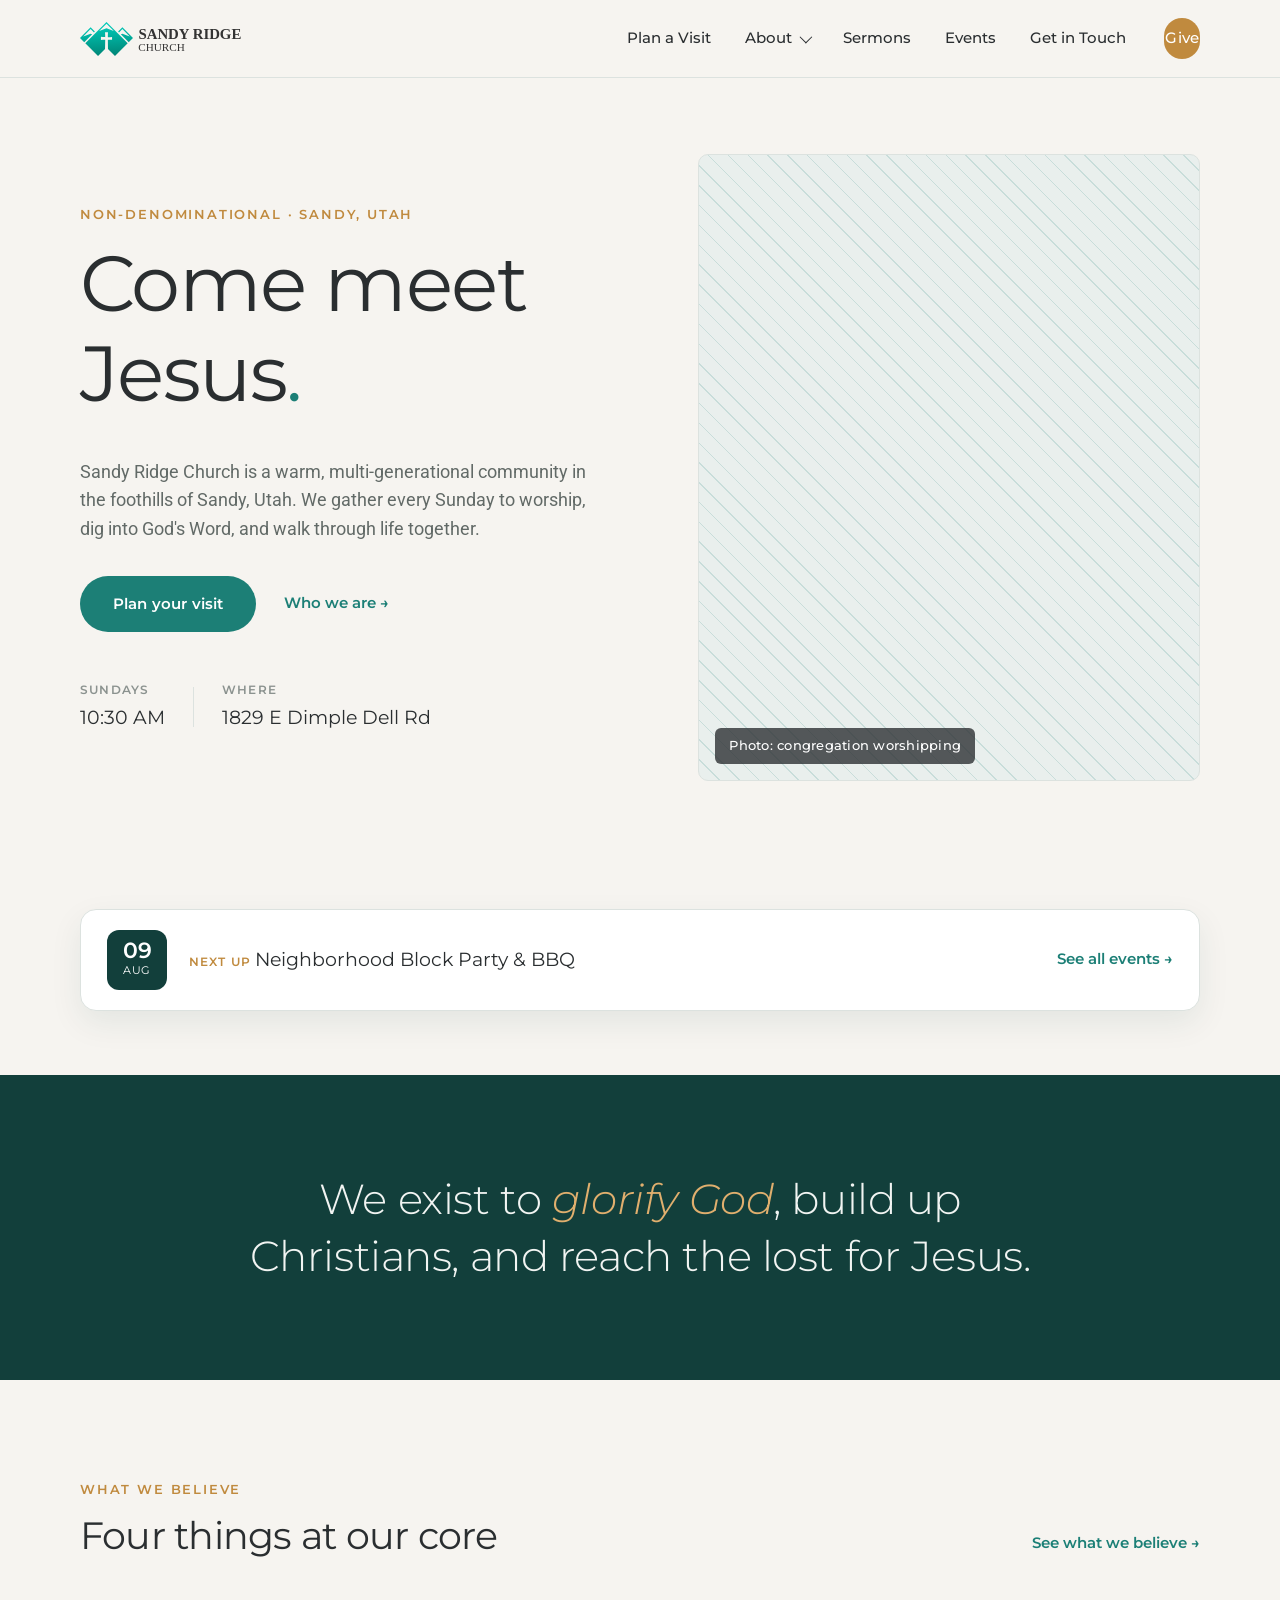
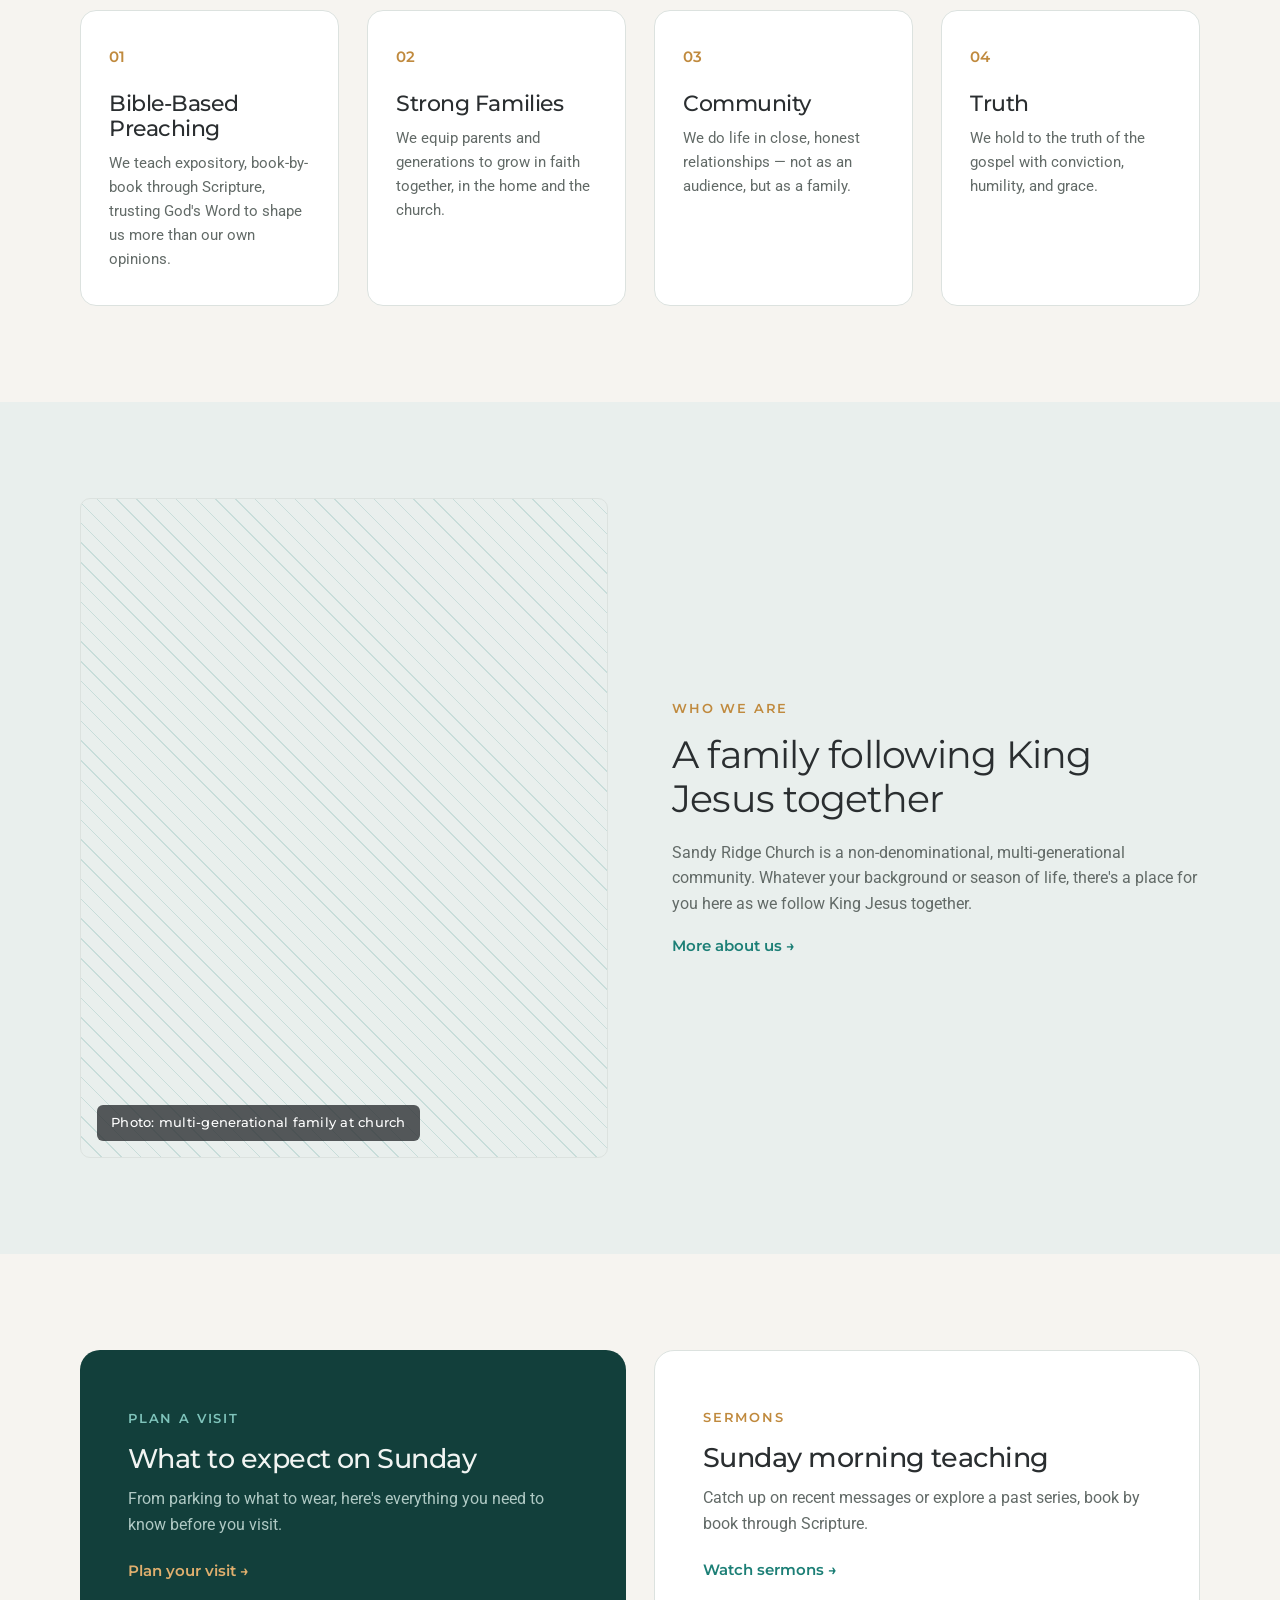
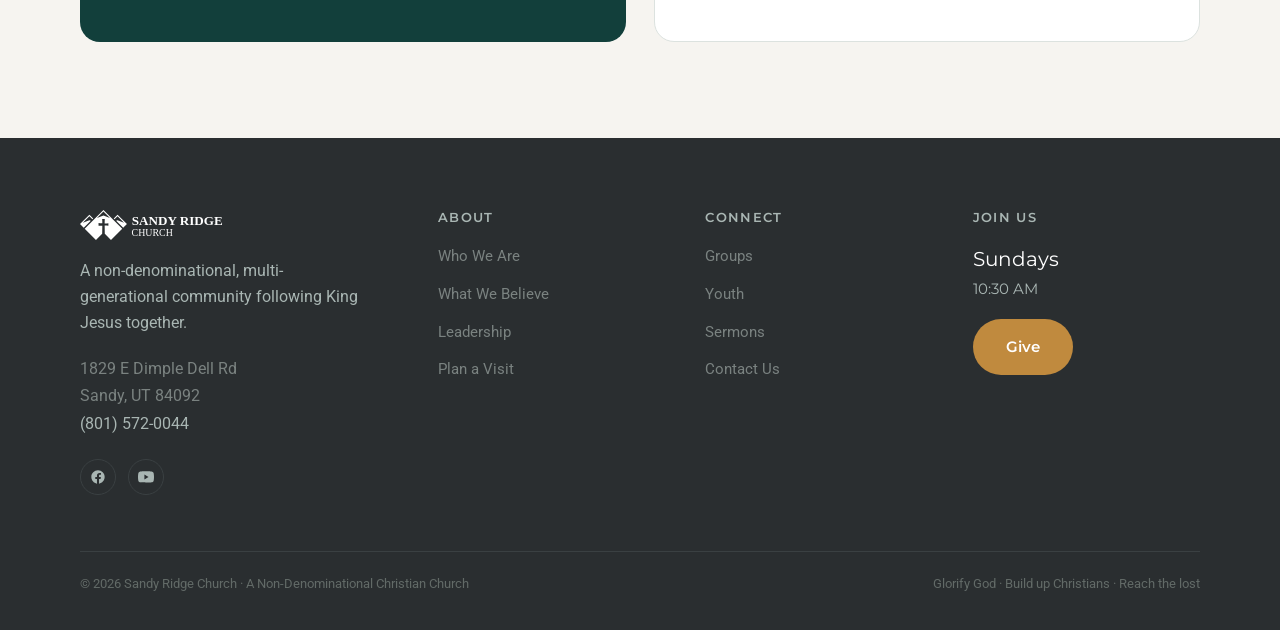
==== index.html @ 1802c891 "Build Sandy Ridge Church static site Non-denominational church site (plain HTML/CSS/JS, GitHub Pages" ====
<!doctype html>
<html lang="en">
<head>
<meta charset="utf-8">
<meta name="viewport" content="width=device-width, initial-scale=1">
<title>Sandy Ridge Church | Non-Denominational Church in Sandy, Utah</title>
<meta name="description" content="Sandy Ridge Church is a non-denominational, multi-generational church in Sandy, Utah. Join us Sundays at 10:30 AM as we glorify God, build up Christians, and reach the lost for Jesus.">
<link rel="stylesheet" href="css/style.css">
<script type="application/ld+json">
{
  "@context": "https://schema.org",
  "@type": "Church",
  "name": "Sandy Ridge Church",
  "url": "https://sandyridgechurch.example/",
  "telephone": "+1-801-572-0044",
  "address": {
    "@type": "PostalAddress",
    "streetAddress": "1829 E Dimple Dell Rd",
    "addressLocality": "Sandy",
    "addressRegion": "UT",
    "postalCode": "84092",
    "addressCountry": "US"
  },
  "openingHoursSpecification": {
    "@type": "OpeningHoursSpecification",
    "dayOfWeek": "Sunday",
    "opens": "10:30"
  }
}
</script>
</head>
<body>

<header class="site-nav">
  <div class="nav-inner">
    <a href="index.html" class="nav-logo"><img src="assets/sandy_ridge_logo_color.svg" alt="Sandy Ridge Church"></a>
    <nav aria-label="Primary navigation">
      <ul class="nav-links" id="nav-links">
        <li><a href="plan-a-visit.html">Plan a Visit</a></li>
        <li class="nav-item--dropdown">
          <a href="about.html">About<span class="nav-caret"></span></a>
          <ul class="nav-dropdown">
            <li><a href="about.html">About Us</a></li>
            <li><a href="beliefs.html">Beliefs</a></li>
            <li><a href="leadership.html">Leadership</a></li>
            <li><a href="groups.html">Groups</a></li>
            <li><a href="youth.html">Youth</a></li>
          </ul>
        </li>
        <li><a href="sermons.html">Sermons</a></li>
        <li><a href="events.html">Events</a></li>
        <li><a href="contact.html">Get in Touch</a></li>
        <li class="nav-give"><a href="give.html" class="btn btn--amber">Give</a></li>
      </ul>
    </nav>
    <button class="nav-toggle" id="nav-toggle" aria-label="Toggle menu" aria-expanded="false" aria-controls="nav-links">
      <span></span><span></span><span></span>
    </button>
  </div>
</header>

<main>

  <section class="hero">
    <div class="container hero-grid">
      <div class="hero-copy">
        <span class="kicker">Non-Denominational · Sandy, Utah</span>
        <h1>Come meet Jesus<span class="accent">.</span></h1>
        <p class="hero-intro">Sandy Ridge Church is a warm, multi-generational community in the foothills of Sandy, Utah. We gather every Sunday to worship, dig into God's Word, and walk through life together.</p>
        <div class="hero-actions">
          <a href="plan-a-visit.html" class="btn btn--primary">Plan your visit</a>
          <a href="about.html" class="btn--text">Who we are →</a>
        </div>
        <div class="hero-stats">
          <div>
            <div class="hero-stat-label">Sundays</div>
            <div class="hero-stat-value">10:30 AM</div>
          </div>
          <div class="hero-stat-divider"></div>
          <div>
            <div class="hero-stat-label">Where</div>
            <div class="hero-stat-value">1829 E Dimple Dell Rd</div>
          </div>
        </div>
      </div>
      <div class="hero-media">
        <div class="photo-placeholder photo-placeholder--4-5"><span>Photo: congregation worshipping</span></div>
      </div>
    </div>
  </section>

  <div class="container">
    <a class="event-teaser" href="events.html">
      <span class="event-teaser-date"><span class="day">09</span><span class="month">Aug</span></span>
      <span class="event-teaser-body">
        <span class="event-teaser-eyebrow">Next up</span>
        <span class="event-teaser-title">Neighborhood Block Party &amp; BBQ</span>
      </span>
      <span class="event-teaser-link">See all events →</span>
    </a>
  </div>

  <section class="mission-band">
    <div class="container">
      <p>We exist to <em>glorify God</em>, build up Christians, and reach the lost for Jesus.</p>
    </div>
  </section>

  <section class="section">
    <div class="container">
      <div class="section-head">
        <div>
          <span class="kicker">What We Believe</span>
          <h2>Four things at our core</h2>
        </div>
        <a href="beliefs.html" class="btn--text">See what we believe →</a>
      </div>
      <div class="value-grid">
        <div class="value-card">
          <div class="value-number">01</div>
          <h3>Bible-Based Preaching</h3>
          <p>We teach expository, book-by-book through Scripture, trusting God's Word to shape us more than our own opinions.</p>
        </div>
        <div class="value-card">
          <div class="value-number">02</div>
          <h3>Strong Families</h3>
          <p>We equip parents and generations to grow in faith together, in the home and the church.</p>
        </div>
        <div class="value-card">
          <div class="value-number">03</div>
          <h3>Community</h3>
          <p>We do life in close, honest relationships — not as an audience, but as a family.</p>
        </div>
        <div class="value-card">
          <div class="value-number">04</div>
          <h3>Truth</h3>
          <p>We hold to the truth of the gospel with conviction, humility, and grace.</p>
        </div>
      </div>
    </div>
  </section>

  <section class="section section--alt">
    <div class="container split">
      <div class="photo-placeholder photo-placeholder--4-5"><span>Photo: multi-generational family at church</span></div>
      <div class="split-copy">
        <span class="kicker">Who We Are</span>
        <h2>A family following King Jesus together</h2>
        <p>Sandy Ridge Church is a non-denominational, multi-generational community. Whatever your background or season of life, there's a place for you here as we follow King Jesus together.</p>
        <a href="about.html" class="btn--text">More about us →</a>
      </div>
    </div>
  </section>

  <section class="section">
    <div class="container link-cards">
      <a href="plan-a-visit.html" class="link-card link-card--dark">
        <span class="kicker kicker--on-dark">Plan a Visit</span>
        <h3>What to expect on Sunday</h3>
        <p>From parking to what to wear, here's everything you need to know before you visit.</p>
        <span class="btn--text on-dark">Plan your visit →</span>
      </a>
      <a href="sermons.html" class="link-card link-card--light">
        <span class="kicker">Sermons</span>
        <h3>Sunday morning teaching</h3>
        <p>Catch up on recent messages or explore a past series, book by book through Scripture.</p>
        <span class="btn--text">Watch sermons →</span>
      </a>
    </div>
  </section>

</main>

<footer class="site-footer">
  <div class="container">
    <div class="footer-grid">
      <div class="footer-brand">
        <a href="index.html" class="footer-logo"><img src="assets/sandy_ridge_logo_white.svg" alt="Sandy Ridge Church"></a>
        <p class="footer-tagline">A non-denominational, multi-generational community following King Jesus together.</p>
        <address class="footer-address">
          1829 E Dimple Dell Rd<br>
          Sandy, UT 84092<br>
          <a href="tel:+18015720044">(801) 572-0044</a>
        </address>
        <div class="footer-social">
          <a href="https://www.facebook.com/SandyRidgeCommunityChurch" target="_blank" rel="noopener" aria-label="Sandy Ridge Church on Facebook">
            <svg viewBox="0 0 24 24" aria-hidden="true"><path d="M22 12.06C22 6.48 17.52 2 12 2S2 6.48 2 12.06c0 5 3.66 9.15 8.44 9.94v-7.03H7.9v-2.91h2.54V9.85c0-2.51 1.49-3.89 3.77-3.89 1.09 0 2.23.2 2.23.2v2.46h-1.26c-1.24 0-1.63.77-1.63 1.56v1.88h2.78l-.44 2.91h-2.34V22c4.78-.79 8.44-4.94 8.44-9.94z"/></svg>
          </a>
          <a href="https://www.youtube.com/@sandyridgechurch" target="_blank" rel="noopener" aria-label="Sandy Ridge Church on YouTube">
            <svg viewBox="0 0 24 24" aria-hidden="true"><path d="M23.5 6.2a3.02 3.02 0 0 0-2.12-2.14C19.5 3.5 12 3.5 12 3.5s-7.5 0-9.38.56A3.02 3.02 0 0 0 .5 6.2 31.6 31.6 0 0 0 0 12a31.6 31.6 0 0 0 .5 5.8 3.02 3.02 0 0 0 2.12 2.14C4.5 20.5 12 20.5 12 20.5s7.5 0 9.38-.56a3.02 3.02 0 0 0 2.12-2.14A31.6 31.6 0 0 0 24 12a31.6 31.6 0 0 0-.5-5.8zM9.6 15.6V8.4L15.8 12z"/></svg>
          </a>
        </div>
      </div>
      <div class="footer-col">
        <h4>About</h4>
        <ul>
          <li><a href="about.html">Who We Are</a></li>
          <li><a href="beliefs.html">What We Believe</a></li>
          <li><a href="leadership.html">Leadership</a></li>
          <li><a href="plan-a-visit.html">Plan a Visit</a></li>
        </ul>
      </div>
      <div class="footer-col">
        <h4>Connect</h4>
        <ul>
          <li><a href="groups.html">Groups</a></li>
          <li><a href="youth.html">Youth</a></li>
          <li><a href="sermons.html">Sermons</a></li>
          <li><a href="contact.html">Contact Us</a></li>
        </ul>
      </div>
      <div class="footer-col footer-join">
        <h4>Join Us</h4>
        <p><strong>Sundays</strong>10:30 AM</p>
        <a href="give.html" class="btn btn--amber">Give</a>
      </div>
    </div>
    <div class="footer-bottom">
      <p>© 2026 Sandy Ridge Church · A Non-Denominational Christian Church</p>
      <p>Glorify God · Build up Christians · Reach the lost</p>
    </div>
  </div>
</footer>

<script src="js/nav.js"></script>
</body>
</html>
---- css/style.css ----
/* =========================================================
   Sandy Ridge Church — shared stylesheet
   ========================================================= */

@import url('https://fonts.googleapis.com/css2?family=Montserrat:ital,wght@0,300;0,400;0,500;0,600;0,700;1,400;1,500&family=Roboto:wght@300;400;500;700&display=swap');

/* ---------- Design tokens ---------- */
:root{
  --teal:#1C7F76;
  --teal-deep:#123F3B;
  --teal-hover:#155E58;
  --charcoal:#2A2E30;
  --amber:#C08A3E;
  --amber-hover:#A8752F;

  --bg:#F6F4F0;
  --bg-alt:#E9EFED;
  --card:#FFFFFF;
  --border:#DCE2DF;

  --text:#2A2E30;
  --text-muted:#4E5654;
  --text-body:#626A67;
  --text-label:#8B928F;

  --on-dark-heading:#F1F4F2;
  --on-dark-body:#AFC9C4;
  --on-dark-kicker:#7FC4BB;
  --on-dark-highlight:#E0AF6E;

  --footer-bg:#2A2E30;
  --footer-text:#A9B6B3;
  --footer-border:#3A4042;
  --footer-muted:#7A8280;

  --font-head:'Montserrat', Arial, sans-serif;
  --font-body:'Roboto', Arial, sans-serif;

  --container-max:1200px;
  --container-prose-max:760px;
  --radius:10px;
  --radius-pill:999px;
  --shadow-card:0 12px 32px rgba(18,63,59,0.08);
  --nav-height:78px;

  font-size:16px;
}

/* ---------- Reset ---------- */
*,*::before,*::after{box-sizing:border-box}
html{scroll-behavior:smooth}
body{
  margin:0;
  background:var(--bg);
  color:var(--text);
  font-family:var(--font-body);
  font-weight:400;
  line-height:1.6;
  -webkit-font-smoothing:antialiased;
}
img{max-width:100%;display:block}
a{color:inherit;text-decoration:none}
ul{margin:0;padding:0;list-style:none}
button{font-family:inherit;cursor:pointer}
input,textarea,select{font-family:inherit}

h1,h2,h3,h4{
  font-family:var(--font-head);
  font-weight:400;
  letter-spacing:-0.02em;
  color:var(--text);
  margin:0 0 0.5em;
  line-height:1.15;
}
h1{font-size:52px}
h2{font-size:38px}
h3{font-size:22px;font-weight:500}
h4{font-size:17px;font-weight:600}
p{margin:0 0 1em;color:var(--text-body)}

.container{
  max-width:var(--container-max);
  margin:0 auto;
  padding:0 40px;
}
.container--prose{
  max-width:var(--container-prose-max);
  margin:0 auto;
  padding:0 40px;
}

/* ---------- Kicker ---------- */
.kicker{
  display:inline-block;
  font-family:var(--font-head);
  font-size:13px;
  font-weight:600;
  letter-spacing:0.14em;
  text-transform:uppercase;
  color:var(--amber);
  margin-bottom:14px;
}
.kicker--on-dark{color:var(--on-dark-kicker)}

/* ---------- Buttons ---------- */
.btn{
  display:inline-flex;
  align-items:center;
  justify-content:center;
  gap:8px;
  padding:15px 32px;
  border-radius:var(--radius-pill);
  font-family:var(--font-head);
  font-size:15px;
  font-weight:600;
  letter-spacing:0.01em;
  border:1px solid transparent;
  transition:background-color .2s ease, color .2s ease, border-color .2s ease, transform .2s ease;
}
.btn--primary{background:var(--teal);color:#fff}
.btn--primary:hover{background:var(--teal-hover)}
.btn--amber{background:var(--amber);color:#fff}
.btn--amber:hover{background:var(--amber-hover)}
.btn--outline{background:transparent;color:var(--text);border-color:var(--border)}
.btn--outline:hover{border-color:var(--teal);color:var(--teal)}
.btn--outline-dark{background:transparent;color:var(--on-dark-heading);border-color:rgba(241,244,242,0.35)}
.btn--outline-dark:hover{border-color:var(--on-dark-heading)}
.btn--text{
  display:inline-flex;
  align-items:center;
  gap:6px;
  font-family:var(--font-head);
  font-weight:600;
  font-size:15px;
  color:var(--teal);
  border-bottom:1px solid transparent;
  padding:2px 0;
  border-radius:0;
}
.btn--text:hover{border-color:var(--teal)}
.btn--text.on-dark{color:var(--on-dark-highlight)}
.btn--text.on-dark:hover{border-color:var(--on-dark-highlight)}

/* ---------- Nav ---------- */
.site-nav{
  position:sticky;
  top:0;
  z-index:100;
  height:var(--nav-height);
  display:flex;
  align-items:center;
  background:rgba(246,244,240,0.86);
  backdrop-filter:blur(10px);
  -webkit-backdrop-filter:blur(10px);
  border-bottom:1px solid var(--border);
}
.nav-inner{
  width:100%;
  max-width:var(--container-max);
  margin:0 auto;
  padding:0 40px;
  display:flex;
  align-items:center;
  justify-content:space-between;
  gap:24px;
}
.nav-logo{display:flex;align-items:center;flex-shrink:0}
.nav-logo img{height:34px;width:auto}

.nav-links{
  display:flex;
  align-items:center;
  gap:34px;
}
.nav-links > li{position:relative}
.nav-links > li > a{
  display:inline-flex;
  align-items:center;
  gap:6px;
  font-family:var(--font-head);
  font-size:14.5px;
  font-weight:500;
  color:var(--text);
  padding:8px 0;
  position:relative;
}
.nav-links > li > a::after{
  content:'';
  position:absolute;
  left:0;right:100%;
  bottom:0;
  height:2px;
  background:var(--teal);
  transition:right .2s ease;
}
.nav-links > li > a:hover::after,
.nav-links > li > a.active::after{right:0}
.nav-links > li > a.active{color:var(--teal)}

.nav-caret{
  width:9px;height:9px;
  border-right:1.5px solid currentColor;
  border-bottom:1.5px solid currentColor;
  transform:rotate(45deg) translateY(-2px);
  margin-left:2px;
}

.nav-dropdown{
  position:absolute;
  top:100%;
  left:0;
  min-width:200px;
  background:var(--card);
  border:1px solid var(--border);
  border-radius:12px;
  box-shadow:var(--shadow-card);
  padding:10px;
  margin-top:10px;
  opacity:0;
  visibility:hidden;
  transform:translateY(6px);
  transition:opacity .18s ease, transform .18s ease, visibility .18s ease;
}
.nav-item--dropdown:hover .nav-dropdown,
.nav-item--dropdown:focus-within .nav-dropdown{
  opacity:1;
  visibility:visible;
  transform:translateY(0);
}
.nav-dropdown li a{
  display:block;
  padding:10px 12px;
  border-radius:8px;
  font-family:var(--font-head);
  font-size:14px;
  font-weight:500;
  color:var(--text-muted);
}
.nav-dropdown li a:hover{background:var(--bg-alt);color:var(--teal)}

.nav-give{margin-left:4px}
.nav-give .btn--amber{color:#fff}

.nav-toggle{
  display:none;
  width:30px;height:22px;
  position:relative;
  background:none;
  border:none;
  padding:0;
  flex-shrink:0;
}
.nav-toggle span{
  position:absolute;
  left:0;
  width:100%;
  height:2px;
  background:var(--charcoal);
  border-radius:2px;
  transition:transform .25s ease, opacity .25s ease, top .25s ease;
}
.nav-toggle span:nth-child(1){top:0}
.nav-toggle span:nth-child(2){top:10px}
.nav-toggle span:nth-child(3){top:20px}

body.nav-open .nav-toggle span:nth-child(1){top:10px;transform:rotate(45deg)}
body.nav-open .nav-toggle span:nth-child(2){opacity:0}
body.nav-open .nav-toggle span:nth-child(3){top:10px;transform:rotate(-45deg)}

/* ---------- Footer ---------- */
.site-footer{
  background:var(--footer-bg);
  color:var(--footer-text);
  padding:72px 0 0;
}
.footer-grid{
  display:grid;
  grid-template-columns:1.4fr 1fr 1fr 1fr;
  gap:40px;
  padding-bottom:56px;
}
.footer-logo img{height:30px;margin-bottom:18px}
.footer-tagline{color:var(--footer-text);max-width:280px;margin-bottom:20px}
.footer-address{
  font-style:normal;
  color:var(--footer-muted);
  margin-bottom:22px;
  line-height:1.7;
}
.footer-address a{color:var(--footer-text)}
.footer-social{display:flex;gap:12px}
.footer-social a{
  width:36px;height:36px;
  display:flex;align-items:center;justify-content:center;
  border:1px solid var(--footer-border);
  border-radius:50%;
  color:var(--footer-text);
  transition:background-color .2s ease, border-color .2s ease;
}
.footer-social a:hover{background:var(--teal);border-color:var(--teal);color:#fff}
.footer-social svg{width:16px;height:16px;fill:currentColor}

.footer-col h4{
  font-family:var(--font-head);
  font-size:13px;
  font-weight:600;
  letter-spacing:0.1em;
  text-transform:uppercase;
  color:var(--footer-text);
  margin-bottom:18px;
}
.footer-col ul li{margin-bottom:12px}
.footer-col ul li a{color:var(--footer-muted);font-size:14.5px;transition:color .2s ease}
.footer-col ul li a:hover{color:#fff}

.footer-join p{color:var(--footer-text);margin-bottom:18px;font-family:var(--font-head);font-size:15px}
.footer-join p strong{display:block;color:#fff;font-size:20px;font-weight:400;margin-bottom:2px}

.footer-bottom{
  border-top:1px solid var(--footer-border);
  padding:22px 0;
  display:flex;
  align-items:center;
  justify-content:space-between;
  gap:16px;
  flex-wrap:wrap;
  font-size:13px;
  color:var(--footer-muted);
}

/* ---------- Photo placeholders ---------- */
.photo-placeholder{
  position:relative;
  width:100%;
  border-radius:var(--radius);
  overflow:hidden;
  background-color:var(--bg-alt);
  background-image:repeating-linear-gradient(
    45deg,
    rgba(28,127,118,0.16) 0,
    rgba(28,127,118,0.16) 1px,
    transparent 1px,
    transparent 14px
  );
  border:1px solid var(--border);
  display:flex;
  align-items:flex-end;
  min-height:220px;
}
.photo-placeholder span{
  display:block;
  margin:16px;
  padding:8px 14px;
  background:rgba(42,46,48,0.78);
  color:#fff;
  font-family:var(--font-head);
  font-size:12.5px;
  font-weight:500;
  letter-spacing:0.02em;
  border-radius:6px;
}
.photo-placeholder--4-5{aspect-ratio:4/5}
.photo-placeholder--16-9{aspect-ratio:16/9}
.photo-placeholder--1-1{aspect-ratio:1/1}
.photo-placeholder--3-4{aspect-ratio:3/4}

/* ---------- Hero (home) ---------- */
.hero{padding:76px 0 88px}
.hero-grid{
  display:grid;
  grid-template-columns:1.05fr .95fr;
  gap:64px;
  align-items:center;
}
.hero h1{font-size:78px;font-weight:400}
.hero h1 .accent{color:var(--teal)}
.hero-intro{font-size:18px;max-width:520px}
.hero-actions{display:flex;align-items:center;gap:28px;flex-wrap:wrap;margin:32px 0 48px}
.hero-stats{display:flex;align-items:center;gap:28px;flex-wrap:wrap}
.hero-stat-label{
  font-family:var(--font-head);
  font-size:12px;
  font-weight:600;
  letter-spacing:0.1em;
  text-transform:uppercase;
  color:var(--text-label);
  margin-bottom:4px;
}
.hero-stat-value{font-family:var(--font-head);font-size:19px;color:var(--text)}
.hero-stat-divider{width:1px;height:40px;background:var(--border)}

/* ---------- Event teaser ---------- */
.event-teaser{
  display:flex;
  align-items:center;
  gap:22px;
  background:var(--card);
  border:1px solid var(--border);
  border-radius:16px;
  padding:20px 26px;
  margin:40px 0 64px;
  box-shadow:var(--shadow-card);
  transition:transform .2s ease, box-shadow .2s ease;
}
.event-teaser:hover{transform:translateY(-2px)}
.event-teaser-date{
  flex-shrink:0;
  width:60px;height:60px;
  border-radius:12px;
  background:var(--teal-deep);
  color:#fff;
  display:flex;
  flex-direction:column;
  align-items:center;
  justify-content:center;
  font-family:var(--font-head);
}
.event-teaser-date .day{font-size:22px;font-weight:600;line-height:1}
.event-teaser-date .month{font-size:11px;letter-spacing:0.08em;text-transform:uppercase}
.event-teaser-body{flex:1}
.event-teaser-eyebrow{
  font-family:var(--font-head);
  font-size:11.5px;
  font-weight:600;
  letter-spacing:0.1em;
  text-transform:uppercase;
  color:var(--amber);
  margin-bottom:4px;
}
.event-teaser-title{font-family:var(--font-head);font-size:19px;color:var(--text)}
.event-teaser-link{flex-shrink:0;font-family:var(--font-head);font-weight:600;color:var(--teal);font-size:14.5px;white-space:nowrap}

/* ---------- Mission band ---------- */
.mission-band{background:var(--teal-deep);padding:96px 0}
.mission-band p{
  max-width:820px;
  margin:0 auto;
  text-align:center;
  font-family:var(--font-head);
  font-size:42px;
  font-weight:300;
  line-height:1.35;
  letter-spacing:-0.01em;
  color:var(--on-dark-heading);
}
.mission-band em{
  color:var(--on-dark-highlight);
  font-style:italic;
}

/* ---------- Section headers ---------- */
.section{padding:96px 0}
.section--alt{background:var(--bg-alt)}
.section-head{
  display:flex;
  align-items:flex-end;
  justify-content:space-between;
  gap:24px;
  margin-bottom:52px;
  flex-wrap:wrap;
}
.section-head h2{margin-bottom:0}

/* ---------- Core values grid ---------- */
.value-grid{
  display:grid;
  grid-template-columns:repeat(4,1fr);
  gap:28px;
}
.value-card{
  background:var(--card);
  border:1px solid var(--border);
  border-radius:16px;
  padding:34px 28px;
}
.value-number{
  font-family:var(--font-head);
  font-size:15px;
  font-weight:600;
  color:var(--amber);
  margin-bottom:22px;
}
.value-card h3{margin-bottom:10px}
.value-card p{margin-bottom:0;font-size:15px}

/* ---------- Two-column feature ---------- */
.split{
  display:grid;
  grid-template-columns:1fr 1fr;
  gap:64px;
  align-items:center;
}
.split-copy p{font-size:16px}

/* ---------- Big link cards ---------- */
.link-cards{
  display:grid;
  grid-template-columns:1fr 1fr;
  gap:28px;
}
.link-card{
  border-radius:20px;
  padding:56px 48px;
  min-height:260px;
  display:flex;
  flex-direction:column;
  justify-content:flex-end;
  transition:transform .2s ease;
}
.link-card:hover{transform:translateY(-3px)}
.link-card--dark{background:var(--teal-deep);color:var(--on-dark-heading)}
.link-card--dark h3{color:var(--on-dark-heading)}
.link-card--dark p{color:var(--on-dark-body)}
.link-card--light{background:var(--card);border:1px solid var(--border)}
.link-card .kicker{margin-bottom:14px}
.link-card h3{font-size:27px;margin-bottom:12px}
.link-card p{margin-bottom:20px}

/* ---------- Page header (interior pages) ---------- */
.page-header{padding:64px 0 56px}
.page-header h1{font-size:54px}
.page-header .lede{font-size:18px;max-width:640px;margin-top:8px}

/* ---------- Prose ---------- */
.prose h2{font-size:30px;margin-top:1.6em}
.prose h2:first-child{margin-top:0}
.prose h3{margin-top:1.4em}
.prose p{font-size:16px}
.prose ul{margin:0 0 1.2em;padding-left:1.2em;list-style:disc}
.prose ul li{margin-bottom:0.5em;color:var(--text-body)}

/* ---------- Info cards / rows ---------- */
.info-grid{
  display:grid;
  grid-template-columns:repeat(2,1fr);
  gap:24px;
}
.info-card{
  background:var(--card);
  border:1px solid var(--border);
  border-radius:14px;
  padding:28px;
}
.info-card h3{margin-bottom:8px;font-size:19px}
.info-card p{margin-bottom:0;font-size:15px}

/* ---------- Staff / leadership grid ---------- */
.staff-grid{
  display:grid;
  grid-template-columns:repeat(3,1fr);
  gap:32px;
}
.staff-card h3{margin:18px 0 2px;font-size:19px}
.staff-role{
  font-family:var(--font-head);
  font-size:12.5px;
  font-weight:600;
  letter-spacing:0.06em;
  text-transform:uppercase;
  color:var(--amber);
  margin-bottom:10px;
}
.staff-card p{font-size:14.5px}

/* ---------- Sermons ---------- */
.filter-bar{
  display:flex;
  gap:16px;
  flex-wrap:wrap;
  margin-bottom:44px;
  padding:20px;
  background:var(--card);
  border:1px solid var(--border);
  border-radius:14px;
}
.filter-field{display:flex;flex-direction:column;gap:6px;flex:1;min-width:180px}
.filter-field label{
  font-family:var(--font-head);
  font-size:11.5px;
  font-weight:600;
  letter-spacing:0.08em;
  text-transform:uppercase;
  color:var(--text-label);
}
.sermon-select{
  appearance:none;
  -webkit-appearance:none;
  border:1px solid var(--border);
  background:var(--bg) url("data:image/svg+xml,%3Csvg xmlns='http://www.w3.org/2000/svg' width='10' height='6'%3E%3Cpath d='M0 0l5 6 5-6z' fill='%234E5654'/%3E%3C/svg%3E") right 14px center no-repeat;
  border-radius:8px;
  padding:11px 34px 11px 14px;
  font-size:14.5px;
  color:var(--text);
  font-family:var(--font-body);
}

.sermon-list{display:flex;flex-direction:column;gap:16px}
.sermon-row{
  display:flex;
  align-items:center;
  gap:22px;
  background:var(--card);
  border:1px solid var(--border);
  border-radius:14px;
  padding:20px 24px;
  transition:box-shadow .2s ease, transform .2s ease;
}
.sermon-row:hover{box-shadow:var(--shadow-card);transform:translateY(-2px)}
.sermon-date{
  flex-shrink:0;
  width:64px;height:64px;
  border-radius:10px;
  background:var(--bg-alt);
  display:flex;
  flex-direction:column;
  align-items:center;
  justify-content:center;
  font-family:var(--font-head);
}
.sermon-date .day{font-size:20px;font-weight:600;color:var(--text)}
.sermon-date .month{font-size:10.5px;letter-spacing:0.06em;text-transform:uppercase;color:var(--text-label)}
.sermon-body{flex:1;min-width:0}
.sermon-title{font-family:var(--font-head);font-size:18px;color:var(--text);margin-bottom:4px}
.sermon-meta{font-size:13.5px;color:var(--text-label)}
.sermon-tag{
  display:inline-block;
  margin-top:8px;
  padding:3px 10px;
  border-radius:999px;
  background:var(--bg-alt);
  color:var(--teal);
  font-family:var(--font-head);
  font-size:11.5px;
  font-weight:600;
  letter-spacing:0.04em;
}
.sermon-watch{flex-shrink:0;font-family:var(--font-head);font-weight:600;font-size:14.5px;color:var(--teal);white-space:nowrap}
.sermon-note{
  text-align:center;
  padding:40px 20px;
  color:var(--text-label);
  font-family:var(--font-head);
  font-size:15px;
}

/* ---------- Events ---------- */
.event-row{
  display:flex;
  align-items:center;
  gap:22px;
  background:var(--card);
  border:1px solid var(--border);
  border-radius:14px;
  padding:22px 26px;
}
.event-row + .event-row{margin-top:16px}
.event-row-body{flex:1}
.event-row-title{font-family:var(--font-head);font-size:19px;margin-bottom:4px}
.event-row-meta{font-size:14px;color:var(--text-label)}
.cc-callout{
  margin-top:56px;
  background:var(--teal-deep);
  border-radius:18px;
  padding:48px;
  text-align:center;
}
.cc-callout h2{color:var(--on-dark-heading);font-size:30px}
.cc-callout p{color:var(--on-dark-body);max-width:520px;margin:0 auto 24px}

/* ---------- Give ---------- */
.give-hero{
  background:var(--teal-deep);
  border-radius:20px;
  padding:64px 48px;
  text-align:center;
}
.give-hero h1{color:var(--on-dark-heading)}
.give-hero p{color:var(--on-dark-body);max-width:560px;margin:0 auto 28px}
.give-reasons{
  display:grid;
  grid-template-columns:repeat(3,1fr);
  gap:24px;
  margin-top:56px;
}

/* ---------- Contact / form ---------- */
.contact-grid{
  display:grid;
  grid-template-columns:.85fr 1.15fr;
  gap:56px;
  align-items:start;
}
.contact-list{display:flex;flex-direction:column;gap:22px;margin-bottom:28px}
.contact-list-item h4{margin-bottom:4px}
.contact-list-item p{margin-bottom:0}
.contact-form{
  background:var(--card);
  border:1px solid var(--border);
  border-radius:16px;
  padding:36px;
}
.form-field{margin-bottom:20px}
.form-field label{
  display:block;
  font-family:var(--font-head);
  font-size:12.5px;
  font-weight:600;
  letter-spacing:0.06em;
  text-transform:uppercase;
  color:var(--text-label);
  margin-bottom:8px;
}
.form-input{
  width:100%;
  border:1px solid var(--border);
  border-radius:8px;
  padding:13px 14px;
  font-size:15px;
  color:var(--text);
  background:var(--bg);
}
.form-input:focus{outline:2px solid var(--teal);outline-offset:1px}
textarea.form-input{resize:vertical;min-height:130px}
.form-submit{
  border:none;
  background:var(--teal);
  color:#fff;
  font-family:var(--font-head);
  font-weight:600;
  font-size:15px;
  padding:15px 34px;
  border-radius:var(--radius-pill);
  transition:background-color .2s ease;
}
.form-submit:hover{background:var(--teal-hover)}

/* ---------- 404 ---------- */
.not-found{
  padding:120px 0;
  text-align:center;
}
.not-found .kicker{margin-bottom:18px}
.not-found h1{font-size:64px}
.not-found p{max-width:440px;margin:0 auto 32px;font-size:17px}
.not-found-actions{display:flex;gap:18px;justify-content:center;flex-wrap:wrap}

/* ---------- Map placeholder ---------- */
.map-placeholder{
  height:280px;
  border-radius:14px;
  background-color:var(--bg-alt);
  background-image:repeating-linear-gradient(
    45deg,
    rgba(28,127,118,0.16) 0,
    rgba(28,127,118,0.16) 1px,
    transparent 1px,
    transparent 14px
  );
  border:1px solid var(--border);
  display:flex;
  align-items:center;
  justify-content:center;
  color:var(--text-label);
  font-family:var(--font-head);
  font-size:14px;
}

/* =========================================================
   Responsive
   ========================================================= */

@media (max-width:1080px){
  .nav-links{
    position:fixed;
    top:var(--nav-height);
    left:0;right:0;bottom:0;
    background:var(--bg);
    flex-direction:column;
    align-items:flex-start;
    gap:0;
    padding:14px 40px 40px;
    overflow-y:auto;
    transform:translateX(100%);
    transition:transform .25s ease;
  }
  body.nav-open .nav-links{transform:translateX(0)}
  .nav-links > li{width:100%}
  .nav-links > li > a{
    width:100%;
    padding:16px 0;
    border-bottom:1px solid var(--border);
    justify-content:space-between;
  }
  .nav-links > li > a::after{display:none}
  .nav-dropdown{
    position:static;
    opacity:1;visibility:visible;transform:none;
    display:none;
    box-shadow:none;
    border:none;
    border-radius:0;
    margin:0 0 0 16px;
    padding:0;
    background:transparent;
  }
  .nav-item--dropdown.open .nav-dropdown{display:block}
  .nav-dropdown li a{padding:14px 0;border-bottom:1px solid var(--border)}
  .nav-give{margin-left:0;margin-top:20px}
  .nav-toggle{display:block}
}

@media (max-width:1040px){
  .value-grid,.staff-grid,.give-reasons{grid-template-columns:repeat(2,1fr)}
}

@media (max-width:900px){
  .footer-grid{grid-template-columns:1fr 1fr}
}

@media (max-width:820px){
  .hero-grid,.split,.link-cards,.contact-grid,.info-grid{grid-template-columns:1fr}
  .hero-grid{gap:40px}
  .split{gap:32px}
}

@media (max-width:720px){
  .container,.container--prose{padding:0 22px}
  .nav-inner{padding:0 22px}
  h1{font-size:38px}
  h2{font-size:28px}
  .hero h1{font-size:44px}
  .mission-band p{font-size:28px}
  .section{padding:64px 0}
  .hero{padding:48px 0 56px}
  .page-header{padding:44px 0 36px}
  .page-header h1{font-size:38px}
  .give-hero{padding:44px 24px}
  .cc-callout{padding:36px 24px}
}

@media (max-width:600px){
  .value-grid,.staff-grid,.give-reasons{grid-template-columns:1fr}
  .footer-grid{grid-template-columns:1fr}
  .filter-bar{flex-direction:column}
  .sermon-row,.event-row{flex-wrap:wrap}
  .event-teaser{flex-wrap:wrap}
}

@media (prefers-reduced-motion:reduce){
  *{
    animation-duration:0.001ms !important;
    animation-iteration-count:1 !important;
    transition-duration:0.001ms !important;
    scroll-behavior:auto !important;
  }
  .event-teaser:hover,.link-card:hover,.sermon-row:hover{transform:none}
}
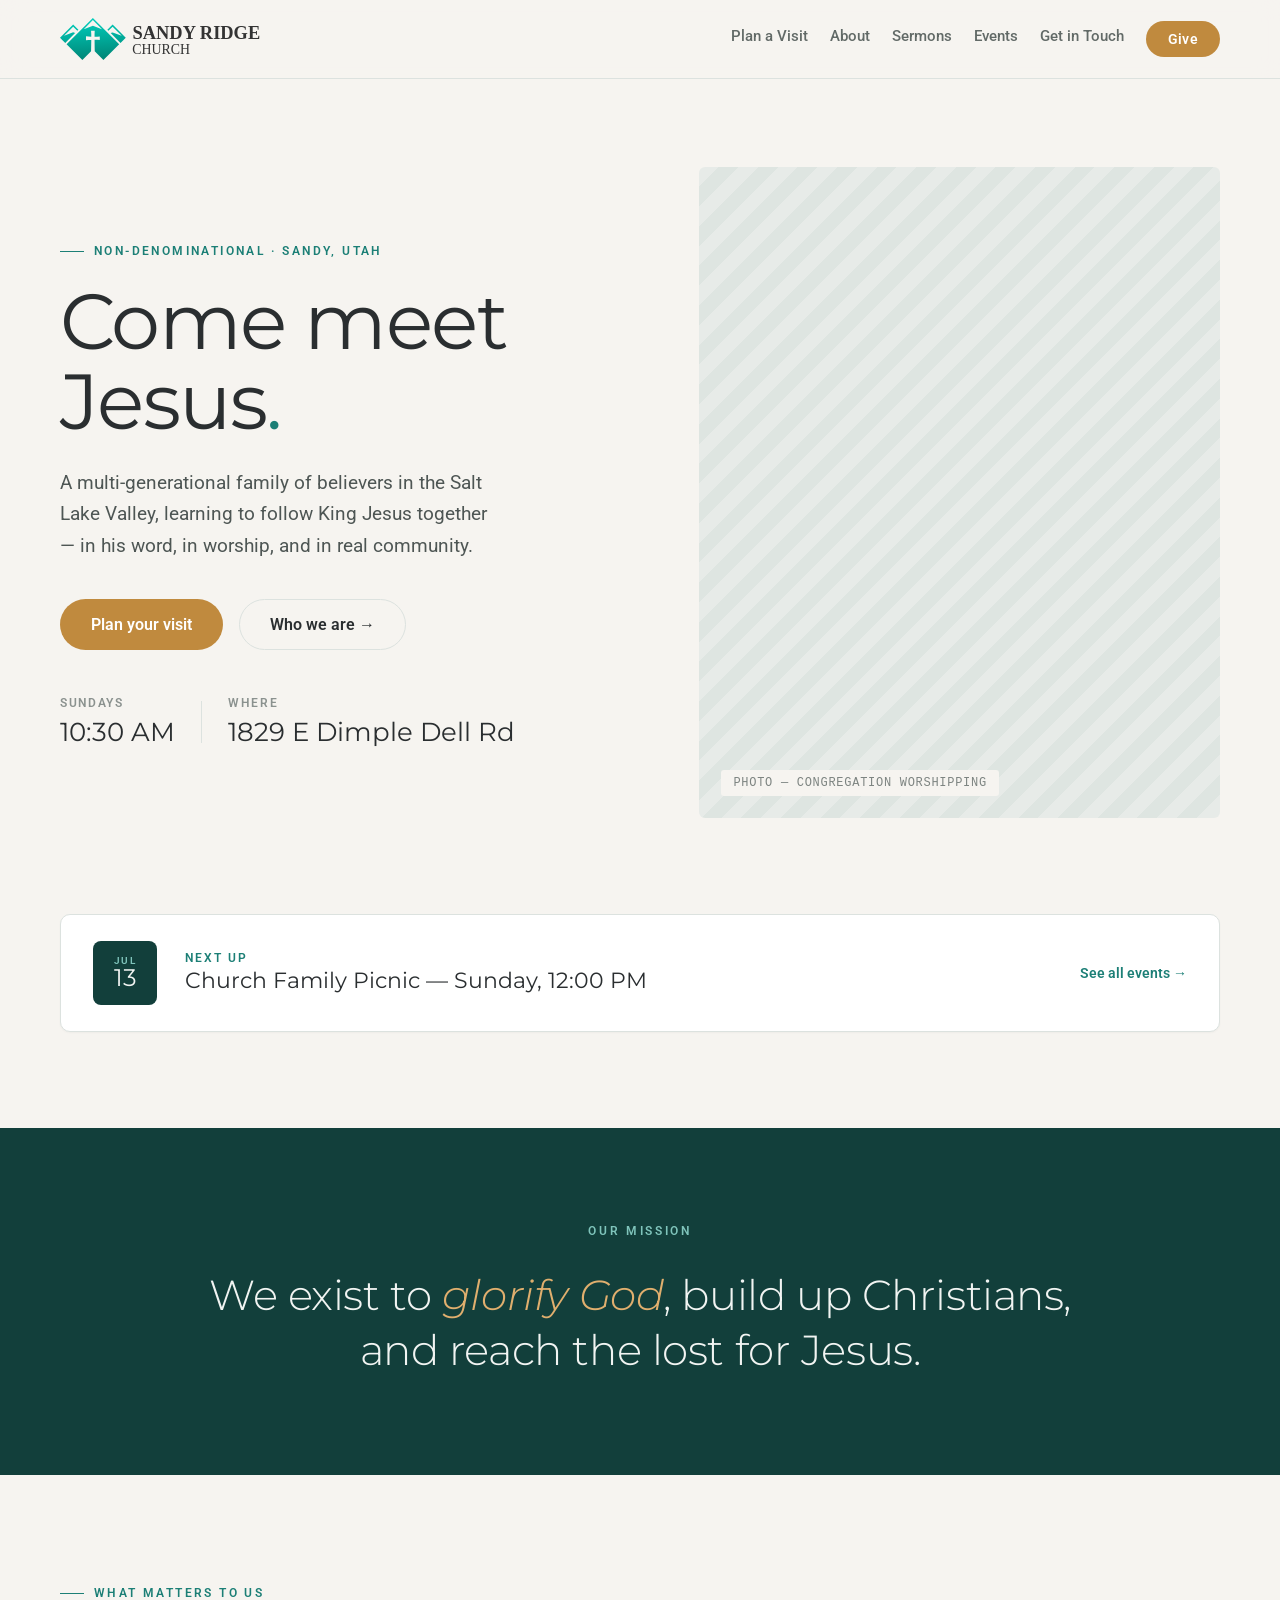
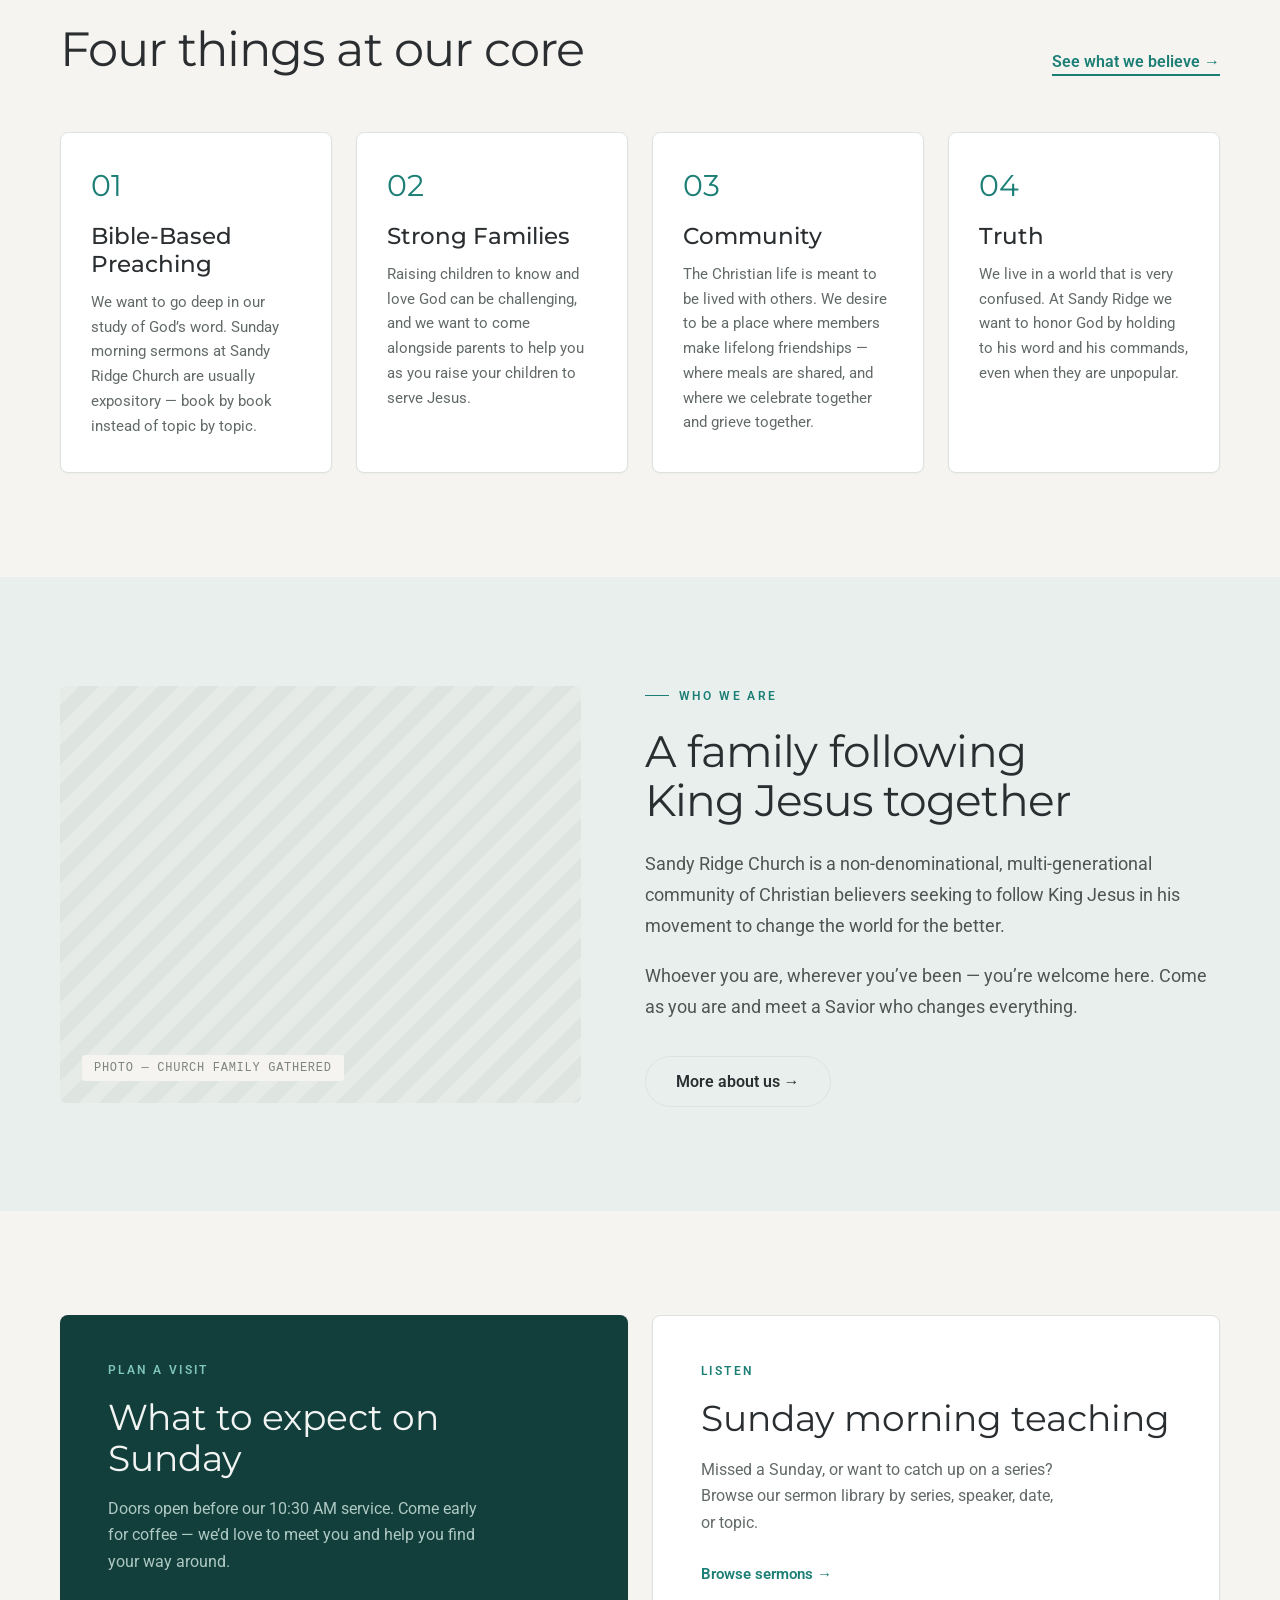
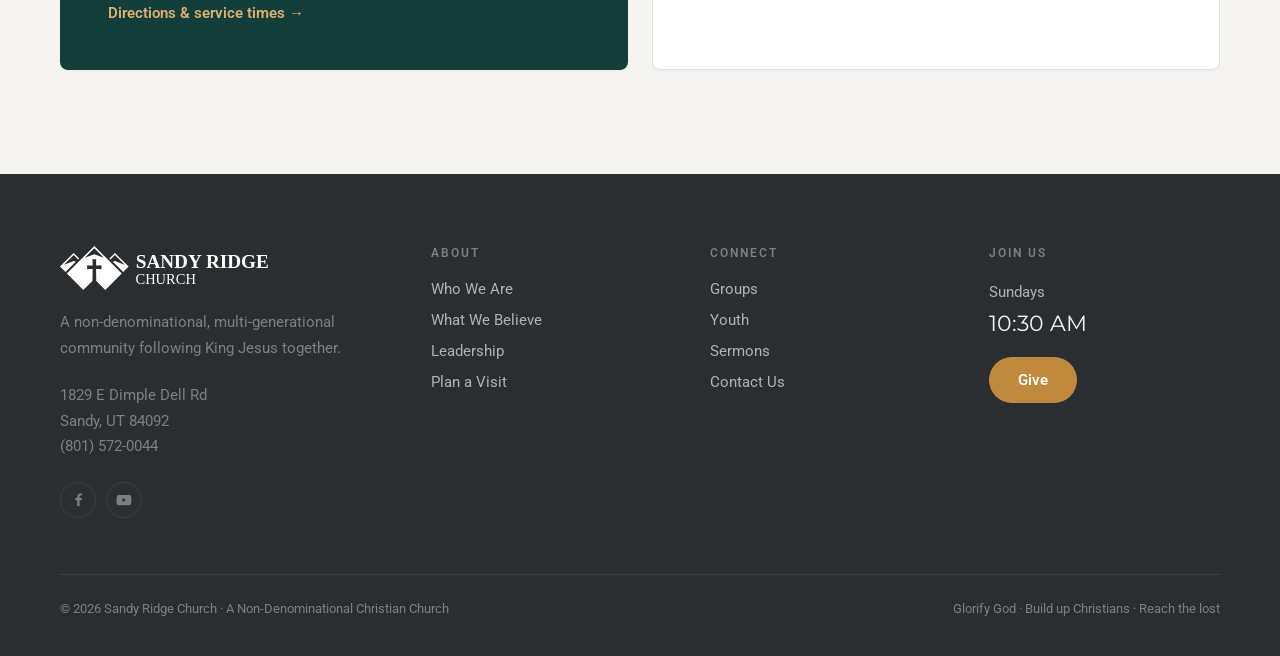
==== commit d92cc152: "New Site Files" ====
--- a/index.html
+++ b/index.html
@@ -1,227 +1,205 @@
-<!doctype html>
+<!DOCTYPE html>
 <html lang="en">
 <head>
 <meta charset="utf-8">
 <meta name="viewport" content="width=device-width, initial-scale=1">
-<title>Sandy Ridge Church | Non-Denominational Church in Sandy, Utah</title>
-<meta name="description" content="Sandy Ridge Church is a non-denominational, multi-generational church in Sandy, Utah. Join us Sundays at 10:30 AM as we glorify God, build up Christians, and reach the lost for Jesus.">
+<title>Sandy Ridge Church | Non-Denominational Church in Sandy, UT</title>
+<meta name="description" content="Sandy Ridge Church is a non-denominational, multi-generational family following Jesus together in Sandy, Utah. Join us Sundays at 10:30 AM.">
 <link rel="stylesheet" href="css/style.css">
-<script type="application/ld+json">
-{
-  "@context": "https://schema.org",
-  "@type": "Church",
-  "name": "Sandy Ridge Church",
-  "url": "https://sandyridgechurch.example/",
-  "telephone": "+1-801-572-0044",
-  "address": {
-    "@type": "PostalAddress",
-    "streetAddress": "1829 E Dimple Dell Rd",
-    "addressLocality": "Sandy",
-    "addressRegion": "UT",
-    "postalCode": "84092",
-    "addressCountry": "US"
-  },
-  "openingHoursSpecification": {
-    "@type": "OpeningHoursSpecification",
-    "dayOfWeek": "Sunday",
-    "opens": "10:30"
-  }
-}
-</script>
+<script type="application/ld+json">{"@context":"https://schema.org","@type":"Church","name":"Sandy Ridge Church","url":"https://www.sandyridgechurch.org","telephone":"+1-801-572-0044","address":{"@type":"PostalAddress","streetAddress":"1829 E Dimple Dell Rd","addressLocality":"Sandy","addressRegion":"UT","postalCode":"84092","addressCountry":"US"},"openingHoursSpecification":[{"@type":"OpeningHoursSpecification","dayOfWeek":"Sunday","opens":"10:30","closes":"12:00"}]}</script>
 </head>
 <body>
 
-<header class="site-nav">
-  <div class="nav-inner">
-    <a href="index.html" class="nav-logo"><img src="assets/sandy_ridge_logo_color.svg" alt="Sandy Ridge Church"></a>
-    <nav aria-label="Primary navigation">
-      <ul class="nav-links" id="nav-links">
-        <li><a href="plan-a-visit.html">Plan a Visit</a></li>
-        <li class="nav-item--dropdown">
-          <a href="about.html">About<span class="nav-caret"></span></a>
-          <ul class="nav-dropdown">
-            <li><a href="about.html">About Us</a></li>
-            <li><a href="beliefs.html">Beliefs</a></li>
-            <li><a href="leadership.html">Leadership</a></li>
-            <li><a href="groups.html">Groups</a></li>
-            <li><a href="youth.html">Youth</a></li>
-          </ul>
-        </li>
-        <li><a href="sermons.html">Sermons</a></li>
-        <li><a href="events.html">Events</a></li>
-        <li><a href="contact.html">Get in Touch</a></li>
-        <li class="nav-give"><a href="give.html" class="btn btn--amber">Give</a></li>
-      </ul>
-    </nav>
-    <button class="nav-toggle" id="nav-toggle" aria-label="Toggle menu" aria-expanded="false" aria-controls="nav-links">
+<nav class="site-nav">
+  <div class="site-nav__inner">
+    <a href="index.html" class="site-nav__logo">
+      <img src="assets/sandy_ridge_logo_color.svg" alt="Sandy Ridge Church" width="207" height="42">
+    </a>
+    <div class="site-nav__links">
+      <a href="plan-a-visit.html" class="nav-link ">Plan a Visit</a>
+      <div class="nav-dropdown">
+        <a href="about.html" class="nav-link " aria-haspopup="true">About</a>
+        <div class="nav-dropdown__menu">
+          <div class="nav-dropdown__panel">
+            <a href="about.html" class="nav-dropdown__item ">About Us</a>
+            <a href="beliefs.html" class="nav-dropdown__item ">Beliefs</a>
+            <a href="leadership.html" class="nav-dropdown__item ">Leadership</a>
+            <a href="groups.html" class="nav-dropdown__item ">Groups</a>
+            <a href="youth.html" class="nav-dropdown__item ">Youth</a>
+          </div>
+        </div>
+      </div>
+      <a href="sermons.html" class="nav-link ">Sermons</a>
+      <a href="events.html" class="nav-link ">Events</a>
+      <a href="contact.html" class="nav-link ">Get in Touch</a>
+      <a href="give.html" class="nav-give">Give</a>
+    </div>
+    <button class="nav-burger" aria-label="Menu">
       <span></span><span></span><span></span>
     </button>
   </div>
-</header>
-
+  <div class="nav-mobile">
+    <a href="plan-a-visit.html" class="nav-mobile__link ">Plan a Visit</a>
+    <a href="about.html" class="nav-mobile__link ">About</a>
+    <a href="about.html" class="nav-mobile__link nav-mobile__link--child ">About Us</a>
+    <a href="beliefs.html" class="nav-mobile__link nav-mobile__link--child ">Beliefs</a>
+    <a href="leadership.html" class="nav-mobile__link nav-mobile__link--child ">Leadership</a>
+    <a href="groups.html" class="nav-mobile__link nav-mobile__link--child ">Groups</a>
+    <a href="youth.html" class="nav-mobile__link nav-mobile__link--child ">Youth</a>
+    <a href="sermons.html" class="nav-mobile__link ">Sermons</a>
+    <a href="events.html" class="nav-mobile__link ">Events</a>
+    <a href="contact.html" class="nav-mobile__link ">Get in Touch</a>
+    <a href="give.html" class="nav-mobile__give">Give</a>
+  </div>
+</nav>
 <main>
 
-  <section class="hero">
-    <div class="container hero-grid">
-      <div class="hero-copy">
-        <span class="kicker">Non-Denominational · Sandy, Utah</span>
-        <h1>Come meet Jesus<span class="accent">.</span></h1>
-        <p class="hero-intro">Sandy Ridge Church is a warm, multi-generational community in the foothills of Sandy, Utah. We gather every Sunday to worship, dig into God's Word, and walk through life together.</p>
-        <div class="hero-actions">
-          <a href="plan-a-visit.html" class="btn btn--primary">Plan your visit</a>
-          <a href="about.html" class="btn--text">Who we are →</a>
-        </div>
-        <div class="hero-stats">
-          <div>
-            <div class="hero-stat-label">Sundays</div>
-            <div class="hero-stat-value">10:30 AM</div>
-          </div>
-          <div class="hero-stat-divider"></div>
-          <div>
-            <div class="hero-stat-label">Where</div>
-            <div class="hero-stat-value">1829 E Dimple Dell Rd</div>
-          </div>
-        </div>
-      </div>
-      <div class="hero-media">
-        <div class="photo-placeholder photo-placeholder--4-5"><span>Photo: congregation worshipping</span></div>
-      </div>
-    </div>
-  </section>
-
-  <div class="container">
-    <a class="event-teaser" href="events.html">
-      <span class="event-teaser-date"><span class="day">09</span><span class="month">Aug</span></span>
-      <span class="event-teaser-body">
-        <span class="event-teaser-eyebrow">Next up</span>
-        <span class="event-teaser-title">Neighborhood Block Party &amp; BBQ</span>
+  <section class="container" style="padding:88px 40px 96px; display:grid; grid-template-columns:1.05fr .95fr; gap:64px; align-items:center;">
+    <div>
+      <div class="kicker"><span class="kicker__line"></span><span>Non-Denominational &middot; Sandy, Utah</span></div>
+      <h1 style="font-weight:400; font-size:78px; line-height:1.02; letter-spacing:-.02em; margin:0 0 26px;">Come meet<br>Jesus<span style="color:#1C7F76;">.</span></h1>
+      <p style="font-size:19px; line-height:1.65; color:#4E5654; max-width:440px; margin:0 0 38px;">A multi-generational family of believers in the Salt Lake Valley, learning to follow King Jesus together &mdash; in his word, in worship, and in real community.</p>
+      <div style="display:flex; align-items:center; gap:16px; flex-wrap:wrap;">
+        <a href="plan-a-visit.html" class="btn btn-primary">Plan your visit</a>
+        <a href="about.html" class="btn btn-secondary">Who we are &rarr;</a>
+      </div>
+      <div style="margin-top:46px; display:flex; align-items:center; gap:26px;">
+        <div>
+          <div style="font-size:12px; font-weight:600; letter-spacing:.14em; text-transform:uppercase; color:#8B928F; margin-bottom:6px;">Sundays</div>
+          <div style="font-family:'Montserrat',sans-serif; font-size:26px;">10:30 AM</div>
+        </div>
+        <div style="width:1px; height:42px; background:#DCE2DF;"></div>
+        <div>
+          <div style="font-size:12px; font-weight:600; letter-spacing:.14em; text-transform:uppercase; color:#8B928F; margin-bottom:6px;">Where</div>
+          <div style="font-family:'Montserrat',sans-serif; font-size:26px;">1829 E Dimple Dell Rd</div>
+        </div>
+      </div>
+    </div>
+    <div class="photo-placeholder" style="aspect-ratio:4/5;"><span class="photo-placeholder__label">photo — congregation worshipping</span></div>
+  </section>
+
+  <section class="container" style="padding:0 40px 96px;">
+    <a href="events.html" class="card card--link" style="display:flex; align-items:center; gap:28px; border-radius:10px; padding:26px 32px; flex-wrap:wrap;">
+      <span style="flex:0 0 64px; width:64px; height:64px; border-radius:8px; background:#123F3B; display:flex; flex-direction:column; align-items:center; justify-content:center;">
+        <span style="font-size:10px; font-weight:600; letter-spacing:.14em; text-transform:uppercase; color:#7FC4BB;">Jul</span>
+        <span style="font-family:'Montserrat',sans-serif; font-size:24px; line-height:1; color:#F1F4F2;">13</span>
       </span>
-      <span class="event-teaser-link">See all events →</span>
-    </a>
-  </div>
-
-  <section class="mission-band">
-    <div class="container">
-      <p>We exist to <em>glorify God</em>, build up Christians, and reach the lost for Jesus.</p>
-    </div>
-  </section>
-
-  <section class="section">
-    <div class="container">
-      <div class="section-head">
-        <div>
-          <span class="kicker">What We Believe</span>
-          <h2>Four things at our core</h2>
-        </div>
-        <a href="beliefs.html" class="btn--text">See what we believe →</a>
-      </div>
-      <div class="value-grid">
-        <div class="value-card">
-          <div class="value-number">01</div>
-          <h3>Bible-Based Preaching</h3>
-          <p>We teach expository, book-by-book through Scripture, trusting God's Word to shape us more than our own opinions.</p>
-        </div>
-        <div class="value-card">
-          <div class="value-number">02</div>
-          <h3>Strong Families</h3>
-          <p>We equip parents and generations to grow in faith together, in the home and the church.</p>
-        </div>
-        <div class="value-card">
-          <div class="value-number">03</div>
-          <h3>Community</h3>
-          <p>We do life in close, honest relationships — not as an audience, but as a family.</p>
-        </div>
-        <div class="value-card">
-          <div class="value-number">04</div>
-          <h3>Truth</h3>
-          <p>We hold to the truth of the gospel with conviction, humility, and grace.</p>
-        </div>
-      </div>
-    </div>
-  </section>
-
-  <section class="section section--alt">
-    <div class="container split">
-      <div class="photo-placeholder photo-placeholder--4-5"><span>Photo: multi-generational family at church</span></div>
-      <div class="split-copy">
-        <span class="kicker">Who We Are</span>
-        <h2>A family following King Jesus together</h2>
-        <p>Sandy Ridge Church is a non-denominational, multi-generational community. Whatever your background or season of life, there's a place for you here as we follow King Jesus together.</p>
-        <a href="about.html" class="btn--text">More about us →</a>
-      </div>
-    </div>
-  </section>
-
-  <section class="section">
-    <div class="container link-cards">
-      <a href="plan-a-visit.html" class="link-card link-card--dark">
-        <span class="kicker kicker--on-dark">Plan a Visit</span>
-        <h3>What to expect on Sunday</h3>
-        <p>From parking to what to wear, here's everything you need to know before you visit.</p>
-        <span class="btn--text on-dark">Plan your visit →</span>
-      </a>
-      <a href="sermons.html" class="link-card link-card--light">
-        <span class="kicker">Sermons</span>
-        <h3>Sunday morning teaching</h3>
-        <p>Catch up on recent messages or explore a past series, book by book through Scripture.</p>
-        <span class="btn--text">Watch sermons →</span>
-      </a>
-    </div>
+      <span style="display:flex; flex-direction:column; gap:2px;">
+        <span style="font-size:12px; font-weight:600; letter-spacing:.16em; text-transform:uppercase; color:#1C7F76;">Next up</span>
+        <span style="font-family:'Montserrat',sans-serif; font-size:22px;">Church Family Picnic &mdash; Sunday, 12:00 PM</span>
+      </span>
+      <span style="margin-left:auto; font-size:14px; font-weight:600; color:#1C7F76; white-space:nowrap;">See all events &rarr;</span>
+    </a>
+  </section>
+
+  <section class="section-dark">
+    <div style="max-width:980px; margin:0 auto; padding:96px 40px; text-align:center;">
+      <div style="font-size:12px; font-weight:600; letter-spacing:.22em; text-transform:uppercase; color:#7FC4BB; margin-bottom:30px;">Our Mission</div>
+      <p style="font-family:'Montserrat',sans-serif; font-weight:300; font-size:42px; line-height:1.32; margin:0; letter-spacing:-.01em;">We exist to <span style="font-style:italic; color:#E0AF6E;">glorify God</span>, build up Christians, and reach the lost for Jesus.</p>
+    </div>
+  </section>
+
+  <section class="container" style="padding:104px 40px;">
+    <div style="display:flex; align-items:flex-end; justify-content:space-between; gap:30px; margin-bottom:56px; flex-wrap:wrap;">
+      <div>
+        <div class="kicker"><span class="kicker__line"></span><span>What matters to us</span></div>
+        <h2 style="font-weight:400; font-size:48px; line-height:1.08; margin:0; letter-spacing:-.02em;">Four things at our core</h2>
+      </div>
+      <a href="beliefs.html" class="text-link">See what we believe &rarr;</a>
+    </div>
+    <div style="display:grid; grid-template-columns:repeat(4,1fr); gap:24px;">
+      <div class="card">
+        <div style="font-family:'Montserrat',sans-serif; font-size:30px; color:#1C7F76; margin-bottom:18px;">01</div>
+        <h3 style="font-weight:500; font-size:23px; margin:0 0 12px;">Bible-Based Preaching</h3>
+        <p style="font-size:15px; line-height:1.65; color:#626A67; margin:0;">We want to go deep in our study of God&rsquo;s word. Sunday morning sermons at Sandy Ridge Church are usually expository &mdash; book by book instead of topic by topic.</p>
+      </div>
+      <div class="card">
+        <div style="font-family:'Montserrat',sans-serif; font-size:30px; color:#1C7F76; margin-bottom:18px;">02</div>
+        <h3 style="font-weight:500; font-size:23px; margin:0 0 12px;">Strong Families</h3>
+        <p style="font-size:15px; line-height:1.65; color:#626A67; margin:0;">Raising children to know and love God can be challenging, and we want to come alongside parents to help you as you raise your children to serve Jesus.</p>
+      </div>
+      <div class="card">
+        <div style="font-family:'Montserrat',sans-serif; font-size:30px; color:#1C7F76; margin-bottom:18px;">03</div>
+        <h3 style="font-weight:500; font-size:23px; margin:0 0 12px;">Community</h3>
+        <p style="font-size:15px; line-height:1.65; color:#626A67; margin:0;">The Christian life is meant to be lived with others. We desire to be a place where members make lifelong friendships &mdash; where meals are shared, and where we celebrate together and grieve together.</p>
+      </div>
+      <div class="card">
+        <div style="font-family:'Montserrat',sans-serif; font-size:30px; color:#1C7F76; margin-bottom:18px;">04</div>
+        <h3 style="font-weight:500; font-size:23px; margin:0 0 12px;">Truth</h3>
+        <p style="font-size:15px; line-height:1.65; color:#626A67; margin:0;">We live in a world that is very confused. At Sandy Ridge we want to honor God by holding to his word and his commands, even when they are unpopular.</p>
+      </div>
+    </div>
+  </section>
+
+  <section class="section-alt">
+    <div class="container" style="padding:104px 40px; display:grid; grid-template-columns:.95fr 1.05fr; gap:64px; align-items:center;">
+      <div class="photo-placeholder" style="aspect-ratio:5/4;background-color:#E9EFED;"><span class="photo-placeholder__label">photo — church family gathered</span></div>
+      <div>
+        <div class="kicker"><span class="kicker__line"></span><span>Who we are</span></div>
+        <h2 style="font-weight:400; font-size:44px; line-height:1.12; margin:0 0 24px; letter-spacing:-.02em;">A family following King Jesus together</h2>
+        <p style="font-size:18px; line-height:1.7; color:#4E5654; margin:0 0 20px;">Sandy Ridge Church is a non-denominational, multi-generational community of Christian believers seeking to follow King Jesus in his movement to change the world for the better.</p>
+        <p style="font-size:18px; line-height:1.7; color:#4E5654; margin:0 0 34px;">Whoever you are, wherever you&rsquo;ve been &mdash; you&rsquo;re welcome here. Come as you are and meet a Savior who changes everything.</p>
+        <a href="about.html" class="btn btn-secondary">More about us &rarr;</a>
+      </div>
+    </div>
+  </section>
+
+  <section class="container" style="padding:104px 40px; display:grid; grid-template-columns:1fr 1fr; gap:24px;">
+    <a href="plan-a-visit.html" class="card card--dark card--dark-link" style="border-radius:8px; padding:48px; min-height:300px;">
+      <div style="font-size:12px; font-weight:600; letter-spacing:.2em; text-transform:uppercase; color:#7FC4BB; margin-bottom:20px;">Plan a Visit</div>
+      <h3 style="font-weight:400; font-size:36px; line-height:1.12; margin:0 0 18px;">What to expect on Sunday</h3>
+      <p style="font-size:16px; line-height:1.65; color:#AFC9C4; margin:0 0 28px; max-width:380px;">Doors open before our 10:30 AM service. Come early for coffee &mdash; we&rsquo;d love to meet you and help you find your way around.</p>
+      <span style="font-size:15px; font-weight:600; color:#E0AF6E;">Directions &amp; service times &rarr;</span>
+    </a>
+    <a href="sermons.html" class="card card--link" style="border-radius:8px; padding:48px; min-height:300px;">
+      <div style="font-size:12px; font-weight:600; letter-spacing:.2em; text-transform:uppercase; color:#1C7F76; margin-bottom:20px;">Listen</div>
+      <h3 style="font-weight:400; font-size:36px; line-height:1.12; margin:0 0 18px;">Sunday morning teaching</h3>
+      <p style="font-size:16px; line-height:1.65; color:#626A67; margin:0 0 28px; max-width:380px;">Missed a Sunday, or want to catch up on a series? Browse our sermon library by series, speaker, date, or topic.</p>
+      <span style="font-size:15px; font-weight:600; color:#1C7F76;">Browse sermons &rarr;</span>
+    </a>
   </section>
 
 </main>
 
 <footer class="site-footer">
-  <div class="container">
-    <div class="footer-grid">
-      <div class="footer-brand">
-        <a href="index.html" class="footer-logo"><img src="assets/sandy_ridge_logo_white.svg" alt="Sandy Ridge Church"></a>
-        <p class="footer-tagline">A non-denominational, multi-generational community following King Jesus together.</p>
-        <address class="footer-address">
-          1829 E Dimple Dell Rd<br>
-          Sandy, UT 84092<br>
-          <a href="tel:+18015720044">(801) 572-0044</a>
-        </address>
-        <div class="footer-social">
-          <a href="https://www.facebook.com/SandyRidgeCommunityChurch" target="_blank" rel="noopener" aria-label="Sandy Ridge Church on Facebook">
-            <svg viewBox="0 0 24 24" aria-hidden="true"><path d="M22 12.06C22 6.48 17.52 2 12 2S2 6.48 2 12.06c0 5 3.66 9.15 8.44 9.94v-7.03H7.9v-2.91h2.54V9.85c0-2.51 1.49-3.89 3.77-3.89 1.09 0 2.23.2 2.23.2v2.46h-1.26c-1.24 0-1.63.77-1.63 1.56v1.88h2.78l-.44 2.91h-2.34V22c4.78-.79 8.44-4.94 8.44-9.94z"/></svg>
-          </a>
-          <a href="https://www.youtube.com/@sandyridgechurch" target="_blank" rel="noopener" aria-label="Sandy Ridge Church on YouTube">
-            <svg viewBox="0 0 24 24" aria-hidden="true"><path d="M23.5 6.2a3.02 3.02 0 0 0-2.12-2.14C19.5 3.5 12 3.5 12 3.5s-7.5 0-9.38.56A3.02 3.02 0 0 0 .5 6.2 31.6 31.6 0 0 0 0 12a31.6 31.6 0 0 0 .5 5.8 3.02 3.02 0 0 0 2.12 2.14C4.5 20.5 12 20.5 12 20.5s7.5 0 9.38-.56a3.02 3.02 0 0 0 2.12-2.14A31.6 31.6 0 0 0 24 12a31.6 31.6 0 0 0-.5-5.8zM9.6 15.6V8.4L15.8 12z"/></svg>
-          </a>
-        </div>
-      </div>
-      <div class="footer-col">
-        <h4>About</h4>
-        <ul>
-          <li><a href="about.html">Who We Are</a></li>
-          <li><a href="beliefs.html">What We Believe</a></li>
-          <li><a href="leadership.html">Leadership</a></li>
-          <li><a href="plan-a-visit.html">Plan a Visit</a></li>
-        </ul>
-      </div>
-      <div class="footer-col">
-        <h4>Connect</h4>
-        <ul>
-          <li><a href="groups.html">Groups</a></li>
-          <li><a href="youth.html">Youth</a></li>
-          <li><a href="sermons.html">Sermons</a></li>
-          <li><a href="contact.html">Contact Us</a></li>
-        </ul>
-      </div>
-      <div class="footer-col footer-join">
-        <h4>Join Us</h4>
-        <p><strong>Sundays</strong>10:30 AM</p>
-        <a href="give.html" class="btn btn--amber">Give</a>
-      </div>
-    </div>
-    <div class="footer-bottom">
-      <p>© 2026 Sandy Ridge Church · A Non-Denominational Christian Church</p>
-      <p>Glorify God · Build up Christians · Reach the lost</p>
+  <div class="site-footer__inner">
+    <div class="site-footer__grid">
+      <div class="site-footer__brand">
+        <img src="assets/sandy_ridge_logo_white.svg" alt="Sandy Ridge Church" width="217" height="44" loading="lazy">
+        <p>A non-denominational, multi-generational community following King Jesus together.</p>
+        <p class="site-footer__address">1829 E Dimple Dell Rd<br>Sandy, UT 84092<br>(801) 572-0044</p>
+        <div class="site-footer__social">
+          <a href="https://www.facebook.com/SandyRidgeCommunityChurch" target="_blank" rel="noopener" aria-label="Facebook"><svg viewBox="0 0 24 24" width="17" height="17" fill="currentColor" aria-hidden="true"><path d="M13.5 21v-8h2.7l.4-3.1h-3.1V7.9c0-.9.25-1.5 1.55-1.5H16.7V3.6c-.29-.04-1.29-.13-2.45-.13-2.42 0-4.08 1.48-4.08 4.2v2.34H7.5V13h2.67v8h3.33z"/></svg></a>
+          <a href="https://www.youtube.com/@sandyridgechurch" target="_blank" rel="noopener" aria-label="YouTube"><svg viewBox="0 0 24 24" width="18" height="18" fill="currentColor" aria-hidden="true"><path d="M21.6 8.2s-.2-1.36-.8-1.96c-.76-.8-1.6-.8-2-.85C16.06 5.2 12 5.2 12 5.2h-.02s-4.05 0-6.78.2c-.4.05-1.24.05-2 .85-.6.6-.8 1.96-.8 1.96S2 9.8 2 11.4v1.5c0 1.6.2 3.2.2 3.2s.2 1.36.8 1.96c.76.8 1.76.77 2.2.86 1.6.15 6.8.2 6.8.2s4.06-.01 6.8-.21c.4-.05 1.24-.05 2-.85.6-.6.8-1.96.8-1.96s.2-1.6.2-3.2v-1.5c0-1.6-.2-3.2-.2-3.2zM9.95 14.75v-5.5l5.2 2.76-5.2 2.74z"/></svg></a>
+        </div>
+      </div>
+      <div>
+        <div class="site-footer__heading">About</div>
+        <a href="about.html" class="footer-link">Who We Are</a>
+        <a href="beliefs.html" class="footer-link">What We Believe</a>
+        <a href="leadership.html" class="footer-link">Leadership</a>
+        <a href="plan-a-visit.html" class="footer-link">Plan a Visit</a>
+      </div>
+      <div>
+        <div class="site-footer__heading">Connect</div>
+        <a href="groups.html" class="footer-link">Groups</a>
+        <a href="youth.html" class="footer-link">Youth</a>
+        <a href="sermons.html" class="footer-link">Sermons</a>
+        <a href="contact.html" class="footer-link">Contact Us</a>
+      </div>
+      <div>
+        <div class="site-footer__heading">Join Us</div>
+        <p class="site-footer__times">Sundays</p>
+        <p class="site-footer__time">10:30 AM</p>
+        <a href="give.html" class="btn btn-primary btn-small">Give</a>
+      </div>
+    </div>
+    <div class="site-footer__bottom">
+      <span>&copy; 2026 Sandy Ridge Church &middot; A Non-Denominational Christian Church</span>
+      <span>Glorify God &middot; Build up Christians &middot; Reach the lost</span>
     </div>
   </div>
 </footer>
-
 <script src="js/nav.js"></script>
 </body>
 </html>
--- a/css/style.css
+++ b/css/style.css
@@ -1,11 +1,9 @@
-/* =========================================================
-   Sandy Ridge Church — shared stylesheet
-   ========================================================= */
-
-@import url('https://fonts.googleapis.com/css2?family=Montserrat:ital,wght@0,300;0,400;0,500;0,600;0,700;1,400;1,500&family=Roboto:wght@300;400;500;700&display=swap');
-
-/* ---------- Design tokens ---------- */
+/* Sandy Ridge Church — shared stylesheet */
+
+@import url('https://fonts.googleapis.com/css2?family=Montserrat:ital,wght@0,300;0,400;0,500;0,600;0,700;1,400;1,500&family=Roboto:wght@400;500;600;700&display=swap');
+
 :root{
+  /* core palette */
   --teal:#1C7F76;
   --teal-deep:#123F3B;
   --teal-hover:#155E58;
@@ -13,845 +11,540 @@
   --amber:#C08A3E;
   --amber-hover:#A8752F;
 
+  /* neutrals & surfaces */
   --bg:#F6F4F0;
   --bg-alt:#E9EFED;
   --card:#FFFFFF;
   --border:#DCE2DF;
-
   --text:#2A2E30;
   --text-muted:#4E5654;
   --text-body:#626A67;
   --text-label:#8B928F;
 
+  /* on-dark (teal band) */
   --on-dark-heading:#F1F4F2;
   --on-dark-body:#AFC9C4;
   --on-dark-kicker:#7FC4BB;
   --on-dark-highlight:#E0AF6E;
 
+  /* footer */
   --footer-bg:#2A2E30;
   --footer-text:#A9B6B3;
   --footer-border:#3A4042;
   --footer-muted:#7A8280;
 
-  --font-head:'Montserrat', Arial, sans-serif;
-  --font-body:'Roboto', Arial, sans-serif;
-
-  --container-max:1200px;
-  --container-prose-max:760px;
-  --radius:10px;
-  --radius-pill:999px;
-  --shadow-card:0 12px 32px rgba(18,63,59,0.08);
-  --nav-height:78px;
-
-  font-size:16px;
-}
-
-/* ---------- Reset ---------- */
-*,*::before,*::after{box-sizing:border-box}
-html{scroll-behavior:smooth}
+  --font-heading:'Montserrat', sans-serif;
+  --font-body:'Roboto', sans-serif;
+}
+
+*{box-sizing:border-box;}
+html{scroll-behavior:smooth;}
+html,body{margin:0; padding:0;}
+h1,h2{text-wrap:balance;}
+p{text-wrap:pretty;}
+:focus-visible{outline:2px solid var(--teal); outline-offset:3px; border-radius:2px;}
 body{
-  margin:0;
   background:var(--bg);
-  color:var(--text);
   font-family:var(--font-body);
-  font-weight:400;
-  line-height:1.6;
+  color:var(--text);
   -webkit-font-smoothing:antialiased;
 }
-img{max-width:100%;display:block}
-a{color:inherit;text-decoration:none}
-ul{margin:0;padding:0;list-style:none}
-button{font-family:inherit;cursor:pointer}
-input,textarea,select{font-family:inherit}
-
-h1,h2,h3,h4{
-  font-family:var(--font-head);
-  font-weight:400;
-  letter-spacing:-0.02em;
-  color:var(--text);
-  margin:0 0 0.5em;
-  line-height:1.15;
-}
-h1{font-size:52px}
-h2{font-size:38px}
-h3{font-size:22px;font-weight:500}
-h4{font-size:17px;font-weight:600}
-p{margin:0 0 1em;color:var(--text-body)}
+img{max-width:100%; display:block;}
+a{color:var(--teal);}
+a:hover{color:var(--teal-hover);}
 
 .container{
-  max-width:var(--container-max);
+  max-width:1240px;
   margin:0 auto;
   padding:0 40px;
 }
-.container--prose{
-  max-width:var(--container-prose-max);
-  margin:0 auto;
-  padding:0 40px;
-}
-
-/* ---------- Kicker ---------- */
+.container--narrow{max-width:1040px;}
+.container--copy{max-width:880px;}
+.container--prose{max-width:900px;}
+
+@media (max-width:720px){
+  .container{padding:0 22px;}
+}
+
 .kicker{
-  display:inline-block;
-  font-family:var(--font-head);
-  font-size:13px;
-  font-weight:600;
-  letter-spacing:0.14em;
-  text-transform:uppercase;
-  color:var(--amber);
-  margin-bottom:14px;
-}
-.kicker--on-dark{color:var(--on-dark-kicker)}
-
-/* ---------- Buttons ---------- */
-.btn{
   display:inline-flex;
   align-items:center;
-  justify-content:center;
-  gap:8px;
-  padding:15px 32px;
-  border-radius:var(--radius-pill);
-  font-family:var(--font-head);
+  gap:10px;
+  font-size:12px;
+  font-weight:600;
+  letter-spacing:.2em;
+  text-transform:uppercase;
+  color:var(--teal);
+  margin-bottom:24px;
+}
+.kicker__line{width:24px; height:1px; background:var(--teal); display:inline-block;}
+
+h1,h2,h3{font-family:var(--font-heading); margin:0;}
+
+.btn{
+  display:inline-block;
+  text-decoration:none;
+  font-family:var(--font-body);
+  font-size:16px;
+  font-weight:600;
+  padding:15px 30px;
+  border-radius:999px;
+  border:1.5px solid transparent;
+  cursor:pointer;
+  transition:background .2s ease, border-color .2s ease, transform .2s ease, box-shadow .2s ease, color .2s ease;
+}
+.btn-primary{
+  background:var(--amber);
+  color:#FFFFFF;
+}
+.btn-primary:hover{
+  background:var(--amber-hover);
+  color:#FFFFFF;
+  transform:translateY(-2px);
+  box-shadow:0 10px 22px rgba(192,138,62,.32);
+}
+.btn-secondary{
+  background:transparent;
+  color:var(--text);
+  border-color:var(--border);
+}
+.btn-secondary:hover{
+  border-color:var(--text);
+  background:rgba(38,34,30,.04);
+  transform:translateY(-2px);
+  color:var(--text);
+}
+.btn-secondary--on-dark{
+  color:var(--on-dark-heading);
+  border-color:#2F5750;
+}
+.btn-secondary--on-dark:hover{
+  border-color:var(--on-dark-heading);
+  background:rgba(241,244,242,.08);
+  color:var(--on-dark-heading);
+}
+.btn-small{
+  padding:13px 28px;
   font-size:15px;
+}
+.text-link{
+  text-decoration:none;
   font-weight:600;
-  letter-spacing:0.01em;
-  border:1px solid transparent;
-  transition:background-color .2s ease, color .2s ease, border-color .2s ease, transform .2s ease;
-}
-.btn--primary{background:var(--teal);color:#fff}
-.btn--primary:hover{background:var(--teal-hover)}
-.btn--amber{background:var(--amber);color:#fff}
-.btn--amber:hover{background:var(--amber-hover)}
-.btn--outline{background:transparent;color:var(--text);border-color:var(--border)}
-.btn--outline:hover{border-color:var(--teal);color:var(--teal)}
-.btn--outline-dark{background:transparent;color:var(--on-dark-heading);border-color:rgba(241,244,242,0.35)}
-.btn--outline-dark:hover{border-color:var(--on-dark-heading)}
-.btn--text{
-  display:inline-flex;
-  align-items:center;
-  gap:6px;
-  font-family:var(--font-head);
+  color:var(--teal);
+  border-bottom:2px solid var(--teal);
+  padding-bottom:3px;
+  transition:color .2s ease, border-color .2s ease;
+}
+.text-link:hover{
+  color:var(--teal-hover);
+  border-color:var(--teal-hover);
+}
+.inline-link{
+  color:var(--teal);
   font-weight:600;
-  font-size:15px;
-  color:var(--teal);
-  border-bottom:1px solid transparent;
-  padding:2px 0;
-  border-radius:0;
-}
-.btn--text:hover{border-color:var(--teal)}
-.btn--text.on-dark{color:var(--on-dark-highlight)}
-.btn--text.on-dark:hover{border-color:var(--on-dark-highlight)}
-
-/* ---------- Nav ---------- */
-.site-nav{
-  position:sticky;
-  top:0;
-  z-index:100;
-  height:var(--nav-height);
-  display:flex;
-  align-items:center;
-  background:rgba(246,244,240,0.86);
-  backdrop-filter:blur(10px);
-  -webkit-backdrop-filter:blur(10px);
-  border-bottom:1px solid var(--border);
-}
-.nav-inner{
-  width:100%;
-  max-width:var(--container-max);
-  margin:0 auto;
-  padding:0 40px;
-  display:flex;
-  align-items:center;
-  justify-content:space-between;
-  gap:24px;
-}
-.nav-logo{display:flex;align-items:center;flex-shrink:0}
-.nav-logo img{height:34px;width:auto}
-
-.nav-links{
-  display:flex;
-  align-items:center;
-  gap:34px;
-}
-.nav-links > li{position:relative}
-.nav-links > li > a{
-  display:inline-flex;
-  align-items:center;
-  gap:6px;
-  font-family:var(--font-head);
-  font-size:14.5px;
-  font-weight:500;
-  color:var(--text);
-  padding:8px 0;
-  position:relative;
-}
-.nav-links > li > a::after{
-  content:'';
-  position:absolute;
-  left:0;right:100%;
-  bottom:0;
-  height:2px;
-  background:var(--teal);
-  transition:right .2s ease;
-}
-.nav-links > li > a:hover::after,
-.nav-links > li > a.active::after{right:0}
-.nav-links > li > a.active{color:var(--teal)}
-
-.nav-caret{
-  width:9px;height:9px;
-  border-right:1.5px solid currentColor;
-  border-bottom:1.5px solid currentColor;
-  transform:rotate(45deg) translateY(-2px);
-  margin-left:2px;
-}
-
-.nav-dropdown{
-  position:absolute;
-  top:100%;
-  left:0;
-  min-width:200px;
+  text-decoration:none;
+  transition:color .2s ease;
+}
+.inline-link:hover{color:var(--teal-hover);}
+
+.card{
   background:var(--card);
   border:1px solid var(--border);
-  border-radius:12px;
-  box-shadow:var(--shadow-card);
-  padding:10px;
-  margin-top:10px;
-  opacity:0;
-  visibility:hidden;
-  transform:translateY(6px);
-  transition:opacity .18s ease, transform .18s ease, visibility .18s ease;
-}
-.nav-item--dropdown:hover .nav-dropdown,
-.nav-item--dropdown:focus-within .nav-dropdown{
-  opacity:1;
-  visibility:visible;
-  transform:translateY(0);
-}
-.nav-dropdown li a{
+  border-radius:8px;
+  padding:34px 30px;
+  box-shadow:0 1px 2px rgba(42,46,48,.04);
+}
+.card--link{
   display:block;
-  padding:10px 12px;
+  color:var(--text);
+  text-decoration:none;
+  transition:border-color .25s ease, transform .25s ease, box-shadow .25s ease;
+}
+.card--link:hover{
+  border-color:var(--teal);
+  transform:translateY(-4px);
+  box-shadow:0 16px 34px rgba(38,34,30,.10);
+  color:var(--text);
+}
+.card--dark{
+  background:var(--teal-deep);
+  color:var(--on-dark-heading);
+  border:none;
+}
+.card--dark-link{
+  display:block;
+  text-decoration:none;
+  color:var(--on-dark-heading);
+  transition:background .25s ease, transform .25s ease, box-shadow .25s ease;
+}
+.card--dark-link:hover{
+  background:#0E322F;
+  transform:translateY(-4px);
+  box-shadow:0 16px 34px rgba(38,34,30,.22);
+  color:var(--on-dark-heading);
+}
+
+.section-dark{
+  background:var(--teal-deep);
+  color:var(--on-dark-heading);
+}
+.section-alt{
+  background:var(--bg-alt);
+}
+
+.photo-placeholder{
+  position:relative;
+  border-radius:6px;
+  overflow:hidden;
+  background:repeating-linear-gradient(135deg,#E7EBE8,#E7EBE8 14px,#DEE5E1 14px,#DEE5E1 28px);
+}
+.photo-placeholder__label{
+  position:absolute;
+  left:22px; bottom:22px;
+  font-family:monospace;
+  font-size:12px;
+  letter-spacing:.06em;
+  text-transform:uppercase;
+  color:#7D8481;
+  background:var(--bg);
+  padding:6px 12px;
+  border-radius:3px;
+}
+
+/* ---------- NAV ---------- */
+.site-nav{
+  position:sticky; top:0; z-index:50;
+  background:rgba(246,244,240,.92);
+  backdrop-filter:blur(12px);
+  border-bottom:1px solid var(--border);
+}
+.site-nav__inner{
+  max-width:1240px; margin:0 auto; padding:0 40px;
+  height:78px;
+  display:flex; align-items:center; justify-content:space-between; gap:32px;
+}
+.site-nav__logo{display:flex; align-items:center; text-decoration:none;}
+.site-nav__logo img{height:42px; width:auto;}
+.site-nav__links{display:flex; align-items:center; gap:22px;}
+.nav-link{
+  text-decoration:none;
+  font-size:15px;
+  font-weight:500;
+  color:var(--text-body);
+  line-height:1;
+  padding-bottom:3px;
+  border-bottom:2px solid transparent;
+  white-space:nowrap;
+  transition:color .2s ease, border-color .2s ease;
+}
+.nav-link:hover, .nav-link.active{
+  color:var(--text);
+  border-color:var(--teal);
+}
+.nav-give{
+  text-decoration:none;
+  font-size:14px;
+  font-weight:600;
+  letter-spacing:.02em;
+  color:#FFFFFF;
+  background:var(--amber);
+  padding:10px 22px;
+  border-radius:999px;
+  white-space:nowrap;
+  transition:background .2s ease, transform .2s ease, box-shadow .2s ease;
+}
+.nav-give:hover{
+  background:var(--amber-hover);
+  color:#FFFFFF;
+  transform:translateY(-2px);
+  box-shadow:0 10px 22px rgba(192,138,62,.32);
+}
+
+.nav-dropdown{position:relative; display:flex; align-items:center; height:100%;}
+.nav-dropdown__menu{
+  position:absolute; top:100%; left:0; padding-top:14px;
+  opacity:0; visibility:hidden; transform:translateY(-4px);
+  transition:opacity .15s ease, transform .15s ease, visibility .15s ease;
+}
+.nav-dropdown:hover .nav-dropdown__menu,
+.nav-dropdown:focus-within .nav-dropdown__menu{
+  opacity:1; visibility:visible; transform:translateY(0);
+}
+.nav-dropdown__panel{
+  background:var(--card);
+  border:1px solid var(--border);
   border-radius:8px;
-  font-family:var(--font-head);
-  font-size:14px;
+  box-shadow:0 16px 34px rgba(42,46,48,.14);
+  padding:8px;
+  min-width:180px;
+  display:flex; flex-direction:column;
+}
+.nav-dropdown__item{
+  display:block;
+  text-decoration:none;
+  font-size:15px;
   font-weight:500;
-  color:var(--text-muted);
-}
-.nav-dropdown li a:hover{background:var(--bg-alt);color:var(--teal)}
-
-.nav-give{margin-left:4px}
-.nav-give .btn--amber{color:#fff}
-
-.nav-toggle{
+  color:var(--text);
+  padding:10px 14px;
+  border-radius:6px;
+  white-space:nowrap;
+}
+.nav-dropdown__item:hover, .nav-dropdown__item.active{
+  background:var(--bg);
+  color:var(--teal);
+  font-weight:600;
+}
+
+.nav-burger{
   display:none;
-  width:30px;height:22px;
-  position:relative;
-  background:none;
-  border:none;
-  padding:0;
-  flex-shrink:0;
-}
-.nav-toggle span{
-  position:absolute;
-  left:0;
-  width:100%;
-  height:2px;
-  background:var(--charcoal);
-  border-radius:2px;
-  transition:transform .25s ease, opacity .25s ease, top .25s ease;
-}
-.nav-toggle span:nth-child(1){top:0}
-.nav-toggle span:nth-child(2){top:10px}
-.nav-toggle span:nth-child(3){top:20px}
-
-body.nav-open .nav-toggle span:nth-child(1){top:10px;transform:rotate(45deg)}
-body.nav-open .nav-toggle span:nth-child(2){opacity:0}
-body.nav-open .nav-toggle span:nth-child(3){top:10px;transform:rotate(-45deg)}
-
-/* ---------- Footer ---------- */
+  background:none; border:none; cursor:pointer;
+  padding:10px; margin:-10px;
+  flex-direction:column; gap:5px; align-items:center; justify-content:center;
+}
+.nav-burger span{
+  display:block; width:24px; height:2px; border-radius:2px;
+  background:var(--text);
+  transition:transform .25s ease, opacity .2s ease;
+}
+.nav-mobile{
+  display:none;
+  border-top:1px solid var(--border);
+  background:var(--bg);
+  padding:8px 22px 18px;
+}
+.nav-mobile__link{
+  display:block;
+  text-decoration:none;
+  font-size:17px;
+  font-weight:500;
+  color:var(--text);
+  padding:14px 6px;
+  border-bottom:1px solid var(--border);
+}
+.nav-mobile__link.active{color:var(--teal); font-weight:600;}
+.nav-mobile__link--child{
+  padding-left:20px;
+  font-size:15px;
+  color:var(--text-body);
+}
+.nav-mobile__link--child.active{color:var(--teal); font-weight:600;}
+.nav-mobile__give{
+  display:block; text-align:center; text-decoration:none;
+  font-size:17px; font-weight:600; color:#FFFFFF;
+  background:var(--amber); padding:15px; border-radius:999px; margin-top:14px;
+}
+
+body.nav-open .nav-mobile{display:block;}
+body.nav-open .nav-burger span:nth-child(1){transform:translateY(7px) rotate(45deg);}
+body.nav-open .nav-burger span:nth-child(2){opacity:0;}
+body.nav-open .nav-burger span:nth-child(3){transform:translateY(-7px) rotate(-45deg);}
+
+@media (max-width:1080px){
+  .site-nav__links{display:none;}
+  .nav-burger{display:flex;}
+  .site-nav__inner{padding:0 22px;}
+}
+
+/* ---------- FOOTER ---------- */
 .site-footer{
   background:var(--footer-bg);
   color:var(--footer-text);
-  padding:72px 0 0;
-}
-.footer-grid{
+}
+.site-footer__inner{
+  max-width:1240px; margin:0 auto; padding:72px 40px 40px;
+}
+.site-footer__grid{
   display:grid;
   grid-template-columns:1.4fr 1fr 1fr 1fr;
-  gap:40px;
-  padding-bottom:56px;
-}
-.footer-logo img{height:30px;margin-bottom:18px}
-.footer-tagline{color:var(--footer-text);max-width:280px;margin-bottom:20px}
-.footer-address{
-  font-style:normal;
+  gap:48px;
+}
+.site-footer__brand img{height:44px; width:auto; margin-bottom:20px;}
+.site-footer__brand p{font-size:15px; line-height:1.7; color:var(--footer-muted); max-width:300px; margin:0 0 22px;}
+.site-footer__address{font-size:14px; line-height:1.7; color:var(--footer-muted); margin:0 0 20px;}
+.site-footer__social{display:flex; align-items:center; gap:10px;}
+.site-footer__social a{
+  display:flex; align-items:center; justify-content:center;
+  width:36px; height:36px; border-radius:999px;
+  border:1px solid var(--footer-border);
+  text-decoration:none; font-family:monospace; font-size:13px;
   color:var(--footer-muted);
-  margin-bottom:22px;
-  line-height:1.7;
-}
-.footer-address a{color:var(--footer-text)}
-.footer-social{display:flex;gap:12px}
-.footer-social a{
-  width:36px;height:36px;
-  display:flex;align-items:center;justify-content:center;
-  border:1px solid var(--footer-border);
-  border-radius:50%;
-  color:var(--footer-text);
-  transition:background-color .2s ease, border-color .2s ease;
-}
-.footer-social a:hover{background:var(--teal);border-color:var(--teal);color:#fff}
-.footer-social svg{width:16px;height:16px;fill:currentColor}
-
-.footer-col h4{
-  font-family:var(--font-head);
-  font-size:13px;
-  font-weight:600;
-  letter-spacing:0.1em;
-  text-transform:uppercase;
-  color:var(--footer-text);
-  margin-bottom:18px;
-}
-.footer-col ul li{margin-bottom:12px}
-.footer-col ul li a{color:var(--footer-muted);font-size:14.5px;transition:color .2s ease}
-.footer-col ul li a:hover{color:#fff}
-
-.footer-join p{color:var(--footer-text);margin-bottom:18px;font-family:var(--font-head);font-size:15px}
-.footer-join p strong{display:block;color:#fff;font-size:20px;font-weight:400;margin-bottom:2px}
-
-.footer-bottom{
-  border-top:1px solid var(--footer-border);
-  padding:22px 0;
-  display:flex;
-  align-items:center;
-  justify-content:space-between;
-  gap:16px;
-  flex-wrap:wrap;
-  font-size:13px;
-  color:var(--footer-muted);
-}
-
-/* ---------- Photo placeholders ---------- */
-.photo-placeholder{
-  position:relative;
-  width:100%;
-  border-radius:var(--radius);
-  overflow:hidden;
-  background-color:var(--bg-alt);
-  background-image:repeating-linear-gradient(
-    45deg,
-    rgba(28,127,118,0.16) 0,
-    rgba(28,127,118,0.16) 1px,
-    transparent 1px,
-    transparent 14px
-  );
-  border:1px solid var(--border);
-  display:flex;
-  align-items:flex-end;
-  min-height:220px;
-}
-.photo-placeholder span{
-  display:block;
-  margin:16px;
-  padding:8px 14px;
-  background:rgba(42,46,48,0.78);
-  color:#fff;
-  font-family:var(--font-head);
-  font-size:12.5px;
-  font-weight:500;
-  letter-spacing:0.02em;
-  border-radius:6px;
-}
-.photo-placeholder--4-5{aspect-ratio:4/5}
-.photo-placeholder--16-9{aspect-ratio:16/9}
-.photo-placeholder--1-1{aspect-ratio:1/1}
-.photo-placeholder--3-4{aspect-ratio:3/4}
-
-/* ---------- Hero (home) ---------- */
-.hero{padding:76px 0 88px}
-.hero-grid{
-  display:grid;
-  grid-template-columns:1.05fr .95fr;
-  gap:64px;
-  align-items:center;
-}
-.hero h1{font-size:78px;font-weight:400}
-.hero h1 .accent{color:var(--teal)}
-.hero-intro{font-size:18px;max-width:520px}
-.hero-actions{display:flex;align-items:center;gap:28px;flex-wrap:wrap;margin:32px 0 48px}
-.hero-stats{display:flex;align-items:center;gap:28px;flex-wrap:wrap}
-.hero-stat-label{
-  font-family:var(--font-head);
-  font-size:12px;
-  font-weight:600;
-  letter-spacing:0.1em;
-  text-transform:uppercase;
-  color:var(--text-label);
-  margin-bottom:4px;
-}
-.hero-stat-value{font-family:var(--font-head);font-size:19px;color:var(--text)}
-.hero-stat-divider{width:1px;height:40px;background:var(--border)}
-
-/* ---------- Event teaser ---------- */
-.event-teaser{
-  display:flex;
-  align-items:center;
-  gap:22px;
-  background:var(--card);
-  border:1px solid var(--border);
-  border-radius:16px;
-  padding:20px 26px;
-  margin:40px 0 64px;
-  box-shadow:var(--shadow-card);
-  transition:transform .2s ease, box-shadow .2s ease;
-}
-.event-teaser:hover{transform:translateY(-2px)}
-.event-teaser-date{
-  flex-shrink:0;
-  width:60px;height:60px;
-  border-radius:12px;
-  background:var(--teal-deep);
-  color:#fff;
-  display:flex;
-  flex-direction:column;
-  align-items:center;
-  justify-content:center;
-  font-family:var(--font-head);
-}
-.event-teaser-date .day{font-size:22px;font-weight:600;line-height:1}
-.event-teaser-date .month{font-size:11px;letter-spacing:0.08em;text-transform:uppercase}
-.event-teaser-body{flex:1}
-.event-teaser-eyebrow{
-  font-family:var(--font-head);
-  font-size:11.5px;
-  font-weight:600;
-  letter-spacing:0.1em;
-  text-transform:uppercase;
-  color:var(--amber);
-  margin-bottom:4px;
-}
-.event-teaser-title{font-family:var(--font-head);font-size:19px;color:var(--text)}
-.event-teaser-link{flex-shrink:0;font-family:var(--font-head);font-weight:600;color:var(--teal);font-size:14.5px;white-space:nowrap}
-
-/* ---------- Mission band ---------- */
-.mission-band{background:var(--teal-deep);padding:96px 0}
-.mission-band p{
-  max-width:820px;
-  margin:0 auto;
-  text-align:center;
-  font-family:var(--font-head);
-  font-size:42px;
-  font-weight:300;
-  line-height:1.35;
-  letter-spacing:-0.01em;
-  color:var(--on-dark-heading);
-}
-.mission-band em{
-  color:var(--on-dark-highlight);
-  font-style:italic;
-}
-
-/* ---------- Section headers ---------- */
-.section{padding:96px 0}
-.section--alt{background:var(--bg-alt)}
-.section-head{
-  display:flex;
-  align-items:flex-end;
-  justify-content:space-between;
-  gap:24px;
-  margin-bottom:52px;
-  flex-wrap:wrap;
-}
-.section-head h2{margin-bottom:0}
-
-/* ---------- Core values grid ---------- */
-.value-grid{
-  display:grid;
-  grid-template-columns:repeat(4,1fr);
-  gap:28px;
-}
-.value-card{
-  background:var(--card);
-  border:1px solid var(--border);
-  border-radius:16px;
-  padding:34px 28px;
-}
-.value-number{
-  font-family:var(--font-head);
-  font-size:15px;
-  font-weight:600;
-  color:var(--amber);
-  margin-bottom:22px;
-}
-.value-card h3{margin-bottom:10px}
-.value-card p{margin-bottom:0;font-size:15px}
-
-/* ---------- Two-column feature ---------- */
-.split{
-  display:grid;
-  grid-template-columns:1fr 1fr;
-  gap:64px;
-  align-items:center;
-}
-.split-copy p{font-size:16px}
-
-/* ---------- Big link cards ---------- */
-.link-cards{
-  display:grid;
-  grid-template-columns:1fr 1fr;
-  gap:28px;
-}
-.link-card{
-  border-radius:20px;
-  padding:56px 48px;
-  min-height:260px;
-  display:flex;
-  flex-direction:column;
-  justify-content:flex-end;
-  transition:transform .2s ease;
-}
-.link-card:hover{transform:translateY(-3px)}
-.link-card--dark{background:var(--teal-deep);color:var(--on-dark-heading)}
-.link-card--dark h3{color:var(--on-dark-heading)}
-.link-card--dark p{color:var(--on-dark-body)}
-.link-card--light{background:var(--card);border:1px solid var(--border)}
-.link-card .kicker{margin-bottom:14px}
-.link-card h3{font-size:27px;margin-bottom:12px}
-.link-card p{margin-bottom:20px}
-
-/* ---------- Page header (interior pages) ---------- */
-.page-header{padding:64px 0 56px}
-.page-header h1{font-size:54px}
-.page-header .lede{font-size:18px;max-width:640px;margin-top:8px}
-
-/* ---------- Prose ---------- */
-.prose h2{font-size:30px;margin-top:1.6em}
-.prose h2:first-child{margin-top:0}
-.prose h3{margin-top:1.4em}
-.prose p{font-size:16px}
-.prose ul{margin:0 0 1.2em;padding-left:1.2em;list-style:disc}
-.prose ul li{margin-bottom:0.5em;color:var(--text-body)}
-
-/* ---------- Info cards / rows ---------- */
-.info-grid{
-  display:grid;
-  grid-template-columns:repeat(2,1fr);
-  gap:24px;
-}
-.info-card{
-  background:var(--card);
-  border:1px solid var(--border);
-  border-radius:14px;
-  padding:28px;
-}
-.info-card h3{margin-bottom:8px;font-size:19px}
-.info-card p{margin-bottom:0;font-size:15px}
-
-/* ---------- Staff / leadership grid ---------- */
-.staff-grid{
-  display:grid;
-  grid-template-columns:repeat(3,1fr);
-  gap:32px;
-}
-.staff-card h3{margin:18px 0 2px;font-size:19px}
-.staff-role{
-  font-family:var(--font-head);
-  font-size:12.5px;
-  font-weight:600;
-  letter-spacing:0.06em;
-  text-transform:uppercase;
-  color:var(--amber);
-  margin-bottom:10px;
-}
-.staff-card p{font-size:14.5px}
-
-/* ---------- Sermons ---------- */
-.filter-bar{
-  display:flex;
-  gap:16px;
-  flex-wrap:wrap;
-  margin-bottom:44px;
-  padding:20px;
-  background:var(--card);
-  border:1px solid var(--border);
-  border-radius:14px;
-}
-.filter-field{display:flex;flex-direction:column;gap:6px;flex:1;min-width:180px}
-.filter-field label{
-  font-family:var(--font-head);
-  font-size:11.5px;
-  font-weight:600;
-  letter-spacing:0.08em;
-  text-transform:uppercase;
-  color:var(--text-label);
-}
-.sermon-select{
-  appearance:none;
-  -webkit-appearance:none;
-  border:1px solid var(--border);
-  background:var(--bg) url("data:image/svg+xml,%3Csvg xmlns='http://www.w3.org/2000/svg' width='10' height='6'%3E%3Cpath d='M0 0l5 6 5-6z' fill='%234E5654'/%3E%3C/svg%3E") right 14px center no-repeat;
-  border-radius:8px;
-  padding:11px 34px 11px 14px;
-  font-size:14.5px;
-  color:var(--text);
-  font-family:var(--font-body);
-}
-
-.sermon-list{display:flex;flex-direction:column;gap:16px}
-.sermon-row{
-  display:flex;
-  align-items:center;
-  gap:22px;
-  background:var(--card);
-  border:1px solid var(--border);
-  border-radius:14px;
-  padding:20px 24px;
-  transition:box-shadow .2s ease, transform .2s ease;
-}
-.sermon-row:hover{box-shadow:var(--shadow-card);transform:translateY(-2px)}
-.sermon-date{
-  flex-shrink:0;
-  width:64px;height:64px;
-  border-radius:10px;
-  background:var(--bg-alt);
-  display:flex;
-  flex-direction:column;
-  align-items:center;
-  justify-content:center;
-  font-family:var(--font-head);
-}
-.sermon-date .day{font-size:20px;font-weight:600;color:var(--text)}
-.sermon-date .month{font-size:10.5px;letter-spacing:0.06em;text-transform:uppercase;color:var(--text-label)}
-.sermon-body{flex:1;min-width:0}
-.sermon-title{font-family:var(--font-head);font-size:18px;color:var(--text);margin-bottom:4px}
-.sermon-meta{font-size:13.5px;color:var(--text-label)}
-.sermon-tag{
-  display:inline-block;
-  margin-top:8px;
-  padding:3px 10px;
-  border-radius:999px;
-  background:var(--bg-alt);
-  color:var(--teal);
-  font-family:var(--font-head);
-  font-size:11.5px;
-  font-weight:600;
-  letter-spacing:0.04em;
-}
-.sermon-watch{flex-shrink:0;font-family:var(--font-head);font-weight:600;font-size:14.5px;color:var(--teal);white-space:nowrap}
-.sermon-note{
-  text-align:center;
-  padding:40px 20px;
-  color:var(--text-label);
-  font-family:var(--font-head);
-  font-size:15px;
-}
-
-/* ---------- Events ---------- */
-.event-row{
-  display:flex;
-  align-items:center;
-  gap:22px;
-  background:var(--card);
-  border:1px solid var(--border);
-  border-radius:14px;
-  padding:22px 26px;
-}
-.event-row + .event-row{margin-top:16px}
-.event-row-body{flex:1}
-.event-row-title{font-family:var(--font-head);font-size:19px;margin-bottom:4px}
-.event-row-meta{font-size:14px;color:var(--text-label)}
-.cc-callout{
-  margin-top:56px;
-  background:var(--teal-deep);
-  border-radius:18px;
-  padding:48px;
-  text-align:center;
-}
-.cc-callout h2{color:var(--on-dark-heading);font-size:30px}
-.cc-callout p{color:var(--on-dark-body);max-width:520px;margin:0 auto 24px}
-
-/* ---------- Give ---------- */
-.give-hero{
-  background:var(--teal-deep);
-  border-radius:20px;
-  padding:64px 48px;
-  text-align:center;
-}
-.give-hero h1{color:var(--on-dark-heading)}
-.give-hero p{color:var(--on-dark-body);max-width:560px;margin:0 auto 28px}
-.give-reasons{
-  display:grid;
-  grid-template-columns:repeat(3,1fr);
-  gap:24px;
-  margin-top:56px;
-}
-
-/* ---------- Contact / form ---------- */
-.contact-grid{
-  display:grid;
-  grid-template-columns:.85fr 1.15fr;
-  gap:56px;
-  align-items:start;
-}
-.contact-list{display:flex;flex-direction:column;gap:22px;margin-bottom:28px}
-.contact-list-item h4{margin-bottom:4px}
-.contact-list-item p{margin-bottom:0}
-.contact-form{
-  background:var(--card);
-  border:1px solid var(--border);
-  border-radius:16px;
-  padding:36px;
-}
-.form-field{margin-bottom:20px}
-.form-field label{
-  display:block;
-  font-family:var(--font-head);
-  font-size:12.5px;
-  font-weight:600;
-  letter-spacing:0.06em;
-  text-transform:uppercase;
-  color:var(--text-label);
-  margin-bottom:8px;
-}
+  transition:border-color .18s ease, color .18s ease;
+}
+.site-footer__social a:hover{border-color:var(--on-dark-kicker); color:var(--on-dark-heading);}
+.site-footer__heading{
+  font-size:12px; font-weight:600; letter-spacing:.16em; text-transform:uppercase;
+  color:var(--footer-muted); margin-bottom:20px;
+}
+.footer-link{
+  display:block; text-decoration:none; color:var(--footer-text);
+  font-size:15px; margin-bottom:13px;
+  transition:color .18s ease, transform .18s ease;
+}
+.footer-link:hover{color:var(--on-dark-heading); transform:translateX(3px);}
+.site-footer__times{font-size:15px; line-height:1.6; color:var(--footer-text); margin:0 0 6px;}
+.site-footer__time{font-family:var(--font-heading); font-size:22px; color:var(--on-dark-heading); margin:0 0 20px;}
+.site-footer__bottom{
+  margin-top:56px; padding-top:26px; border-top:1px solid var(--footer-border);
+  display:flex; justify-content:space-between; align-items:center; flex-wrap:wrap; gap:12px;
+  font-size:13px; color:var(--footer-muted);
+}
+
+@media (max-width:900px){
+  .site-footer__grid{grid-template-columns:1fr 1fr; gap:36px 28px;}
+  .site-footer__brand{grid-column:1 / -1;}
+}
+@media (max-width:720px){
+  .site-footer__inner{padding:54px 22px 34px;}
+  .site-footer__bottom{flex-direction:column; align-items:flex-start; gap:8px; margin-top:40px;}
+}
+
+/* ---------- FORMS ---------- */
+.form-field label{display:block; font-size:13px; font-weight:600; color:var(--text-muted); margin-bottom:8px;}
 .form-input{
   width:100%;
-  border:1px solid var(--border);
-  border-radius:8px;
-  padding:13px 14px;
-  font-size:15px;
-  color:var(--text);
-  background:var(--bg);
-}
-.form-input:focus{outline:2px solid var(--teal);outline-offset:1px}
-textarea.form-input{resize:vertical;min-height:130px}
+  font-family:var(--font-body); font-size:15px; color:var(--text);
+  background:var(--bg); border:1.5px solid var(--border); border-radius:6px;
+  padding:13px 15px;
+}
+.form-input::placeholder{color:#98A19E;}
+.form-input:hover{border-color:#C7CFCB;}
+.form-input:focus{outline:2px solid var(--teal); outline-offset:1px; border-color:var(--teal);}
+textarea.form-input{resize:vertical;}
 .form-submit{
-  border:none;
-  background:var(--teal);
-  color:#fff;
-  font-family:var(--font-head);
-  font-weight:600;
-  font-size:15px;
-  padding:15px 34px;
-  border-radius:var(--radius-pill);
-  transition:background-color .2s ease;
-}
-.form-submit:hover{background:var(--teal-hover)}
-
-/* ---------- 404 ---------- */
-.not-found{
-  padding:120px 0;
-  text-align:center;
-}
-.not-found .kicker{margin-bottom:18px}
-.not-found h1{font-size:64px}
-.not-found p{max-width:440px;margin:0 auto 32px;font-size:17px}
-.not-found-actions{display:flex;gap:18px;justify-content:center;flex-wrap:wrap}
-
-/* ---------- Map placeholder ---------- */
-.map-placeholder{
-  height:280px;
-  border-radius:14px;
-  background-color:var(--bg-alt);
-  background-image:repeating-linear-gradient(
-    45deg,
-    rgba(28,127,118,0.16) 0,
-    rgba(28,127,118,0.16) 1px,
-    transparent 1px,
-    transparent 14px
-  );
-  border:1px solid var(--border);
-  display:flex;
-  align-items:center;
-  justify-content:center;
-  color:var(--text-label);
-  font-family:var(--font-head);
-  font-size:14px;
-}
-
-/* =========================================================
-   Responsive
-   ========================================================= */
-
-@media (max-width:1080px){
-  .nav-links{
-    position:fixed;
-    top:var(--nav-height);
-    left:0;right:0;bottom:0;
-    background:var(--bg);
-    flex-direction:column;
-    align-items:flex-start;
-    gap:0;
-    padding:14px 40px 40px;
-    overflow-y:auto;
-    transform:translateX(100%);
-    transition:transform .25s ease;
+  width:100%;
+  font-family:var(--font-body); font-size:16px; font-weight:600;
+  color:#FFFFFF; background:var(--amber); border:none; border-radius:999px;
+  padding:16px; cursor:pointer;
+  transition:background .2s ease, transform .2s ease, box-shadow .2s ease;
+}
+.form-submit:hover{
+  background:var(--amber-hover);
+  transform:translateY(-2px);
+  box-shadow:0 10px 22px rgba(192,138,62,.32);
+}
+
+/* ---------- ROWS (events / sermons) ---------- */
+.list-row{
+  text-decoration:none; color:var(--text);
+  display:grid; align-items:center;
+  padding:22px 8px;
+  border-bottom:1px solid var(--border);
+  transition:background .2s ease;
+}
+.list-row:hover{background:var(--card); color:var(--text);}
+.list-row__date{
+  width:78px; height:78px; border-radius:8px;
+  background:var(--teal-deep);
+  display:flex; flex-direction:column; align-items:center; justify-content:center;
+}
+.list-row__date span:first-child{font-size:11px; font-weight:600; letter-spacing:.14em; text-transform:uppercase; color:var(--on-dark-kicker);}
+.list-row__date span:last-child{font-family:var(--font-heading); font-size:30px; line-height:1; color:var(--on-dark-heading);}
+.list-row__cta{font-size:14px; font-weight:600; color:var(--teal);}
+
+/* ---- Sermon library filtering ---- */
+.sermon-select{
+  font-family:inherit; font-size:15px; color:var(--text);
+  background:var(--card); border:1px solid var(--border); border-radius:7px;
+  padding:11px 13px; width:100%; -webkit-appearance:none; appearance:none;
+  transition:border-color .15s ease, box-shadow .15s ease;
+}
+select.sermon-select{
+  background-image:url("data:image/svg+xml;utf8,<svg xmlns='http://www.w3.org/2000/svg' width='12' height='12' viewBox='0 0 12 12'><path d='M2 4l4 4 4-4' fill='none' stroke='%23626A67' stroke-width='1.6'/></svg>");
+  background-repeat:no-repeat; background-position:right 13px center; padding-right:34px; cursor:pointer;
+}
+.sermon-select:focus{outline:none; border-color:var(--teal); box-shadow:0 0 0 3px rgba(28,127,118,.15);}
+.sermon-row{
+  display:grid; grid-template-columns:74px 1fr auto; gap:26px; align-items:center;
+  padding:22px 6px; border-bottom:1px solid var(--border); text-decoration:none; color:inherit;
+  transition:background .15s ease;
+}
+.sermon-row:hover{background:rgba(28,127,118,.04);}
+.sermon-row__date{
+  display:flex; flex-direction:column; align-items:center; justify-content:center;
+  width:74px; height:74px; border:1px solid var(--border); border-radius:8px; background:var(--bg-alt);
+}
+.sermon-row__date strong{font-size:26px; font-weight:500; line-height:1; color:var(--text);}
+.sermon-row__date span{font-size:11px; letter-spacing:.06em; text-transform:uppercase; color:#8B928F; margin-top:5px;}
+.sermon-row__body{display:flex; flex-direction:column; gap:5px; min-width:0;}
+.sermon-row__title{font-family:'Montserrat',sans-serif; font-size:22px; font-weight:500; color:var(--text);}
+.sermon-row__meta{font-size:14px; color:#626A67;}
+.sermon-row__tag{
+  align-self:flex-start; margin-top:3px; font-size:12px; font-weight:600; letter-spacing:.04em;
+  color:var(--teal); background:rgba(28,127,118,.09); border-radius:999px; padding:4px 11px;
+}
+.sermon-row__cta{font-size:14px; font-weight:600; color:var(--teal); white-space:nowrap;}
+@media (max-width:720px){
+  .sermon-filters{grid-template-columns:1fr 1fr !important;}
+  .sermon-row{grid-template-columns:56px 1fr !important; gap:16px !important;}
+  .sermon-row__date{width:56px !important; height:56px !important;}
+  .sermon-row__date strong{font-size:20px;}
+  .sermon-row__title{font-size:19px !important;}
+  .sermon-row__cta{grid-column:2; justify-self:start;}
+}
+@media (max-width:440px){
+  .sermon-filters{grid-template-columns:1fr !important;}
+}
+
+/* ================= RESPONSIVE ================= */
+/* Pages use inline fixed-column grids + large inline type; these overrides
+   collapse layouts and scale type down on smaller screens. */
+
+/* 4-column card grids */
+@media (max-width:1040px){
+  main [style*="repeat(4,1fr)"]{grid-template-columns:repeat(2,1fr) !important;}
+}
+/* 3-column card grids */
+@media (max-width:900px){
+  main [style*="repeat(3,1fr)"]{grid-template-columns:repeat(2,1fr) !important;}
+}
+/* Two-column feature/hero layouts → stack */
+@media (max-width:820px){
+  main [style*="grid-template-columns:1.05fr .95fr"],
+  main [style*="grid-template-columns:.95fr 1.05fr"],
+  main [style*="grid-template-columns:1fr 1fr"],
+  main [style*="grid-template-columns:1.2fr 1fr"],
+  main [style*="grid-template-columns:1.3fr 1fr"],
+  main [style*="grid-template-columns:.85fr 1.15fr"],
+  main [style*="grid-template-columns:1fr 1.05fr"]{
+    grid-template-columns:1fr !important; gap:40px !important;
   }
-  body.nav-open .nav-links{transform:translateX(0)}
-  .nav-links > li{width:100%}
-  .nav-links > li > a{
-    width:100%;
-    padding:16px 0;
-    border-bottom:1px solid var(--border);
-    justify-content:space-between;
-  }
-  .nav-links > li > a::after{display:none}
-  .nav-dropdown{
-    position:static;
-    opacity:1;visibility:visible;transform:none;
-    display:none;
-    box-shadow:none;
-    border:none;
-    border-radius:0;
-    margin:0 0 0 16px;
-    padding:0;
-    background:transparent;
-  }
-  .nav-item--dropdown.open .nav-dropdown{display:block}
-  .nav-dropdown li a{padding:14px 0;border-bottom:1px solid var(--border)}
-  .nav-give{margin-left:0;margin-top:20px}
-  .nav-toggle{display:block}
-}
-
-@media (max-width:1040px){
-  .value-grid,.staff-grid,.give-reasons{grid-template-columns:repeat(2,1fr)}
-}
-
-@media (max-width:900px){
-  .footer-grid{grid-template-columns:1fr 1fr}
-}
-
-@media (max-width:820px){
-  .hero-grid,.split,.link-cards,.contact-grid,.info-grid{grid-template-columns:1fr}
-  .hero-grid{gap:40px}
-  .split{gap:32px}
-}
-
+  /* photo placeholders shouldn't be too tall once full-width */
+  main .photo-placeholder{aspect-ratio:16/10 !important;}
+}
+/* Single-column at phone size */
+@media (max-width:600px){
+  main [style*="repeat(4,1fr)"],
+  main [style*="repeat(3,1fr)"],
+  main [style*="repeat(2,1fr)"]{grid-template-columns:1fr !important;}
+}
+
+/* Tighten side padding + scale type on phones */
 @media (max-width:720px){
-  .container,.container--prose{padding:0 22px}
-  .nav-inner{padding:0 22px}
-  h1{font-size:38px}
-  h2{font-size:28px}
-  .hero h1{font-size:44px}
-  .mission-band p{font-size:28px}
-  .section{padding:64px 0}
-  .hero{padding:48px 0 56px}
-  .page-header{padding:44px 0 36px}
-  .page-header h1{font-size:38px}
-  .give-hero{padding:44px 24px}
-  .cc-callout{padding:36px 24px}
-}
-
-@media (max-width:600px){
-  .value-grid,.staff-grid,.give-reasons{grid-template-columns:1fr}
-  .footer-grid{grid-template-columns:1fr}
-  .filter-bar{flex-direction:column}
-  .sermon-row,.event-row{flex-wrap:wrap}
-  .event-teaser{flex-wrap:wrap}
-}
-
+  .container{padding-left:22px !important; padding-right:22px !important;}
+  main h1[style]{font-size:clamp(42px,11vw,58px) !important; line-height:1.05 !important;}
+  main h2[style]{font-size:clamp(28px,6.5vw,38px) !important;}
+  main h3[style*="36px"]{font-size:28px !important;}
+  .section-dark p[style]{font-size:clamp(26px,6.4vw,34px) !important;}
+  main [style*="font-size:26px"]{font-size:20px !important;}
+  /* hero stat row: allow wrap so big values don't overflow */
+  main [style*="margin-top:46px"]{flex-wrap:wrap; gap:20px 26px !important;}
+}
+
+/* Schedule + list rows: reflow so date/time don't crush the title */
+@media (max-width:720px){
+  main [style*="150px 1fr auto"]{grid-template-columns:1fr auto !important; gap:4px 16px !important;}
+  .list-row{grid-template-columns:auto 1fr !important; gap:6px 16px !important; padding:18px 4px !important;}
+  .list-row > :last-child{grid-column:1 / -1; margin-top:2px;}
+  .list-row__date{width:60px !important; height:60px !important;}
+}
+
+/* Motion-reduction: honor user preference */
 @media (prefers-reduced-motion:reduce){
-  *{
-    animation-duration:0.001ms !important;
-    animation-iteration-count:1 !important;
-    transition-duration:0.001ms !important;
+  *,*::before,*::after{
+    animation-duration:.001ms !important;
+    transition-duration:.001ms !important;
     scroll-behavior:auto !important;
   }
-  .event-teaser:hover,.link-card:hover,.sermon-row:hover{transform:none}
-}
+  .card--link:hover,.card--dark-link:hover,.btn:hover,.nav-give:hover,
+  .form-submit:hover,.footer-link:hover{transform:none !important;}
+}
